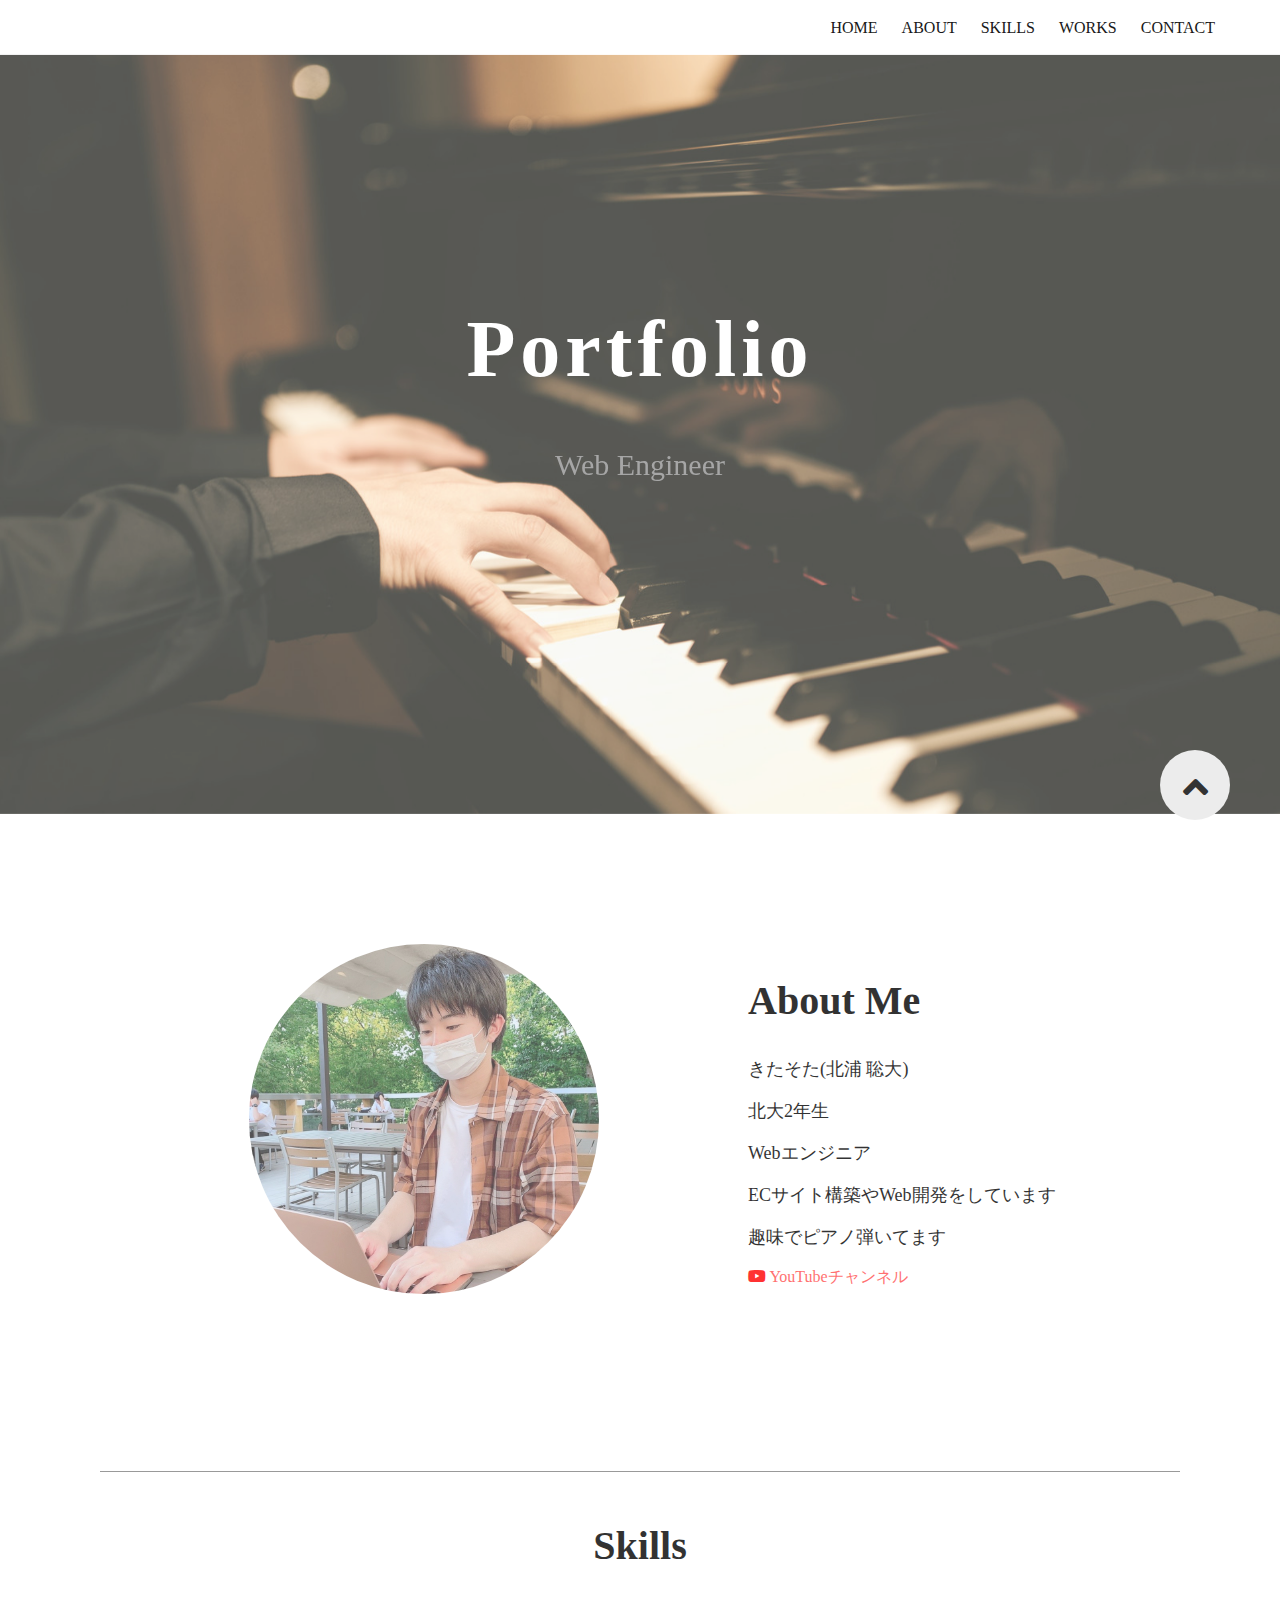
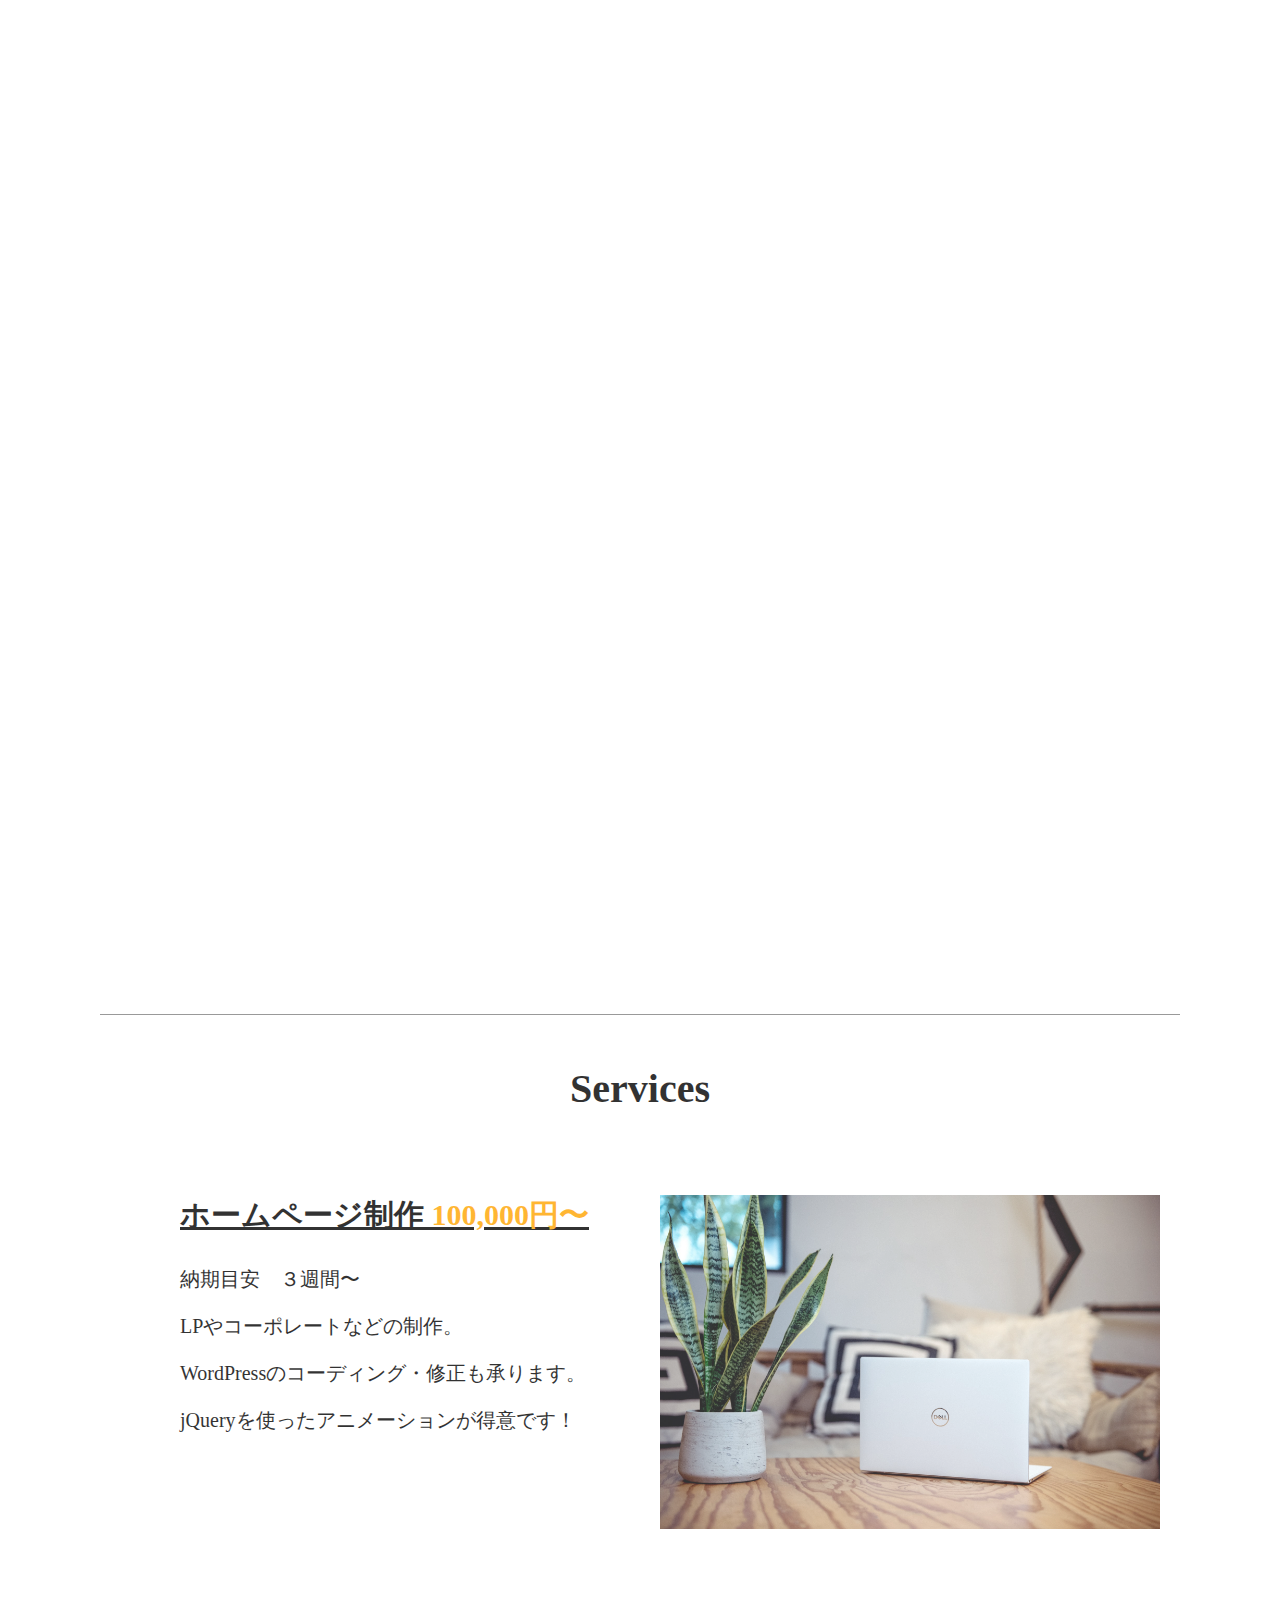
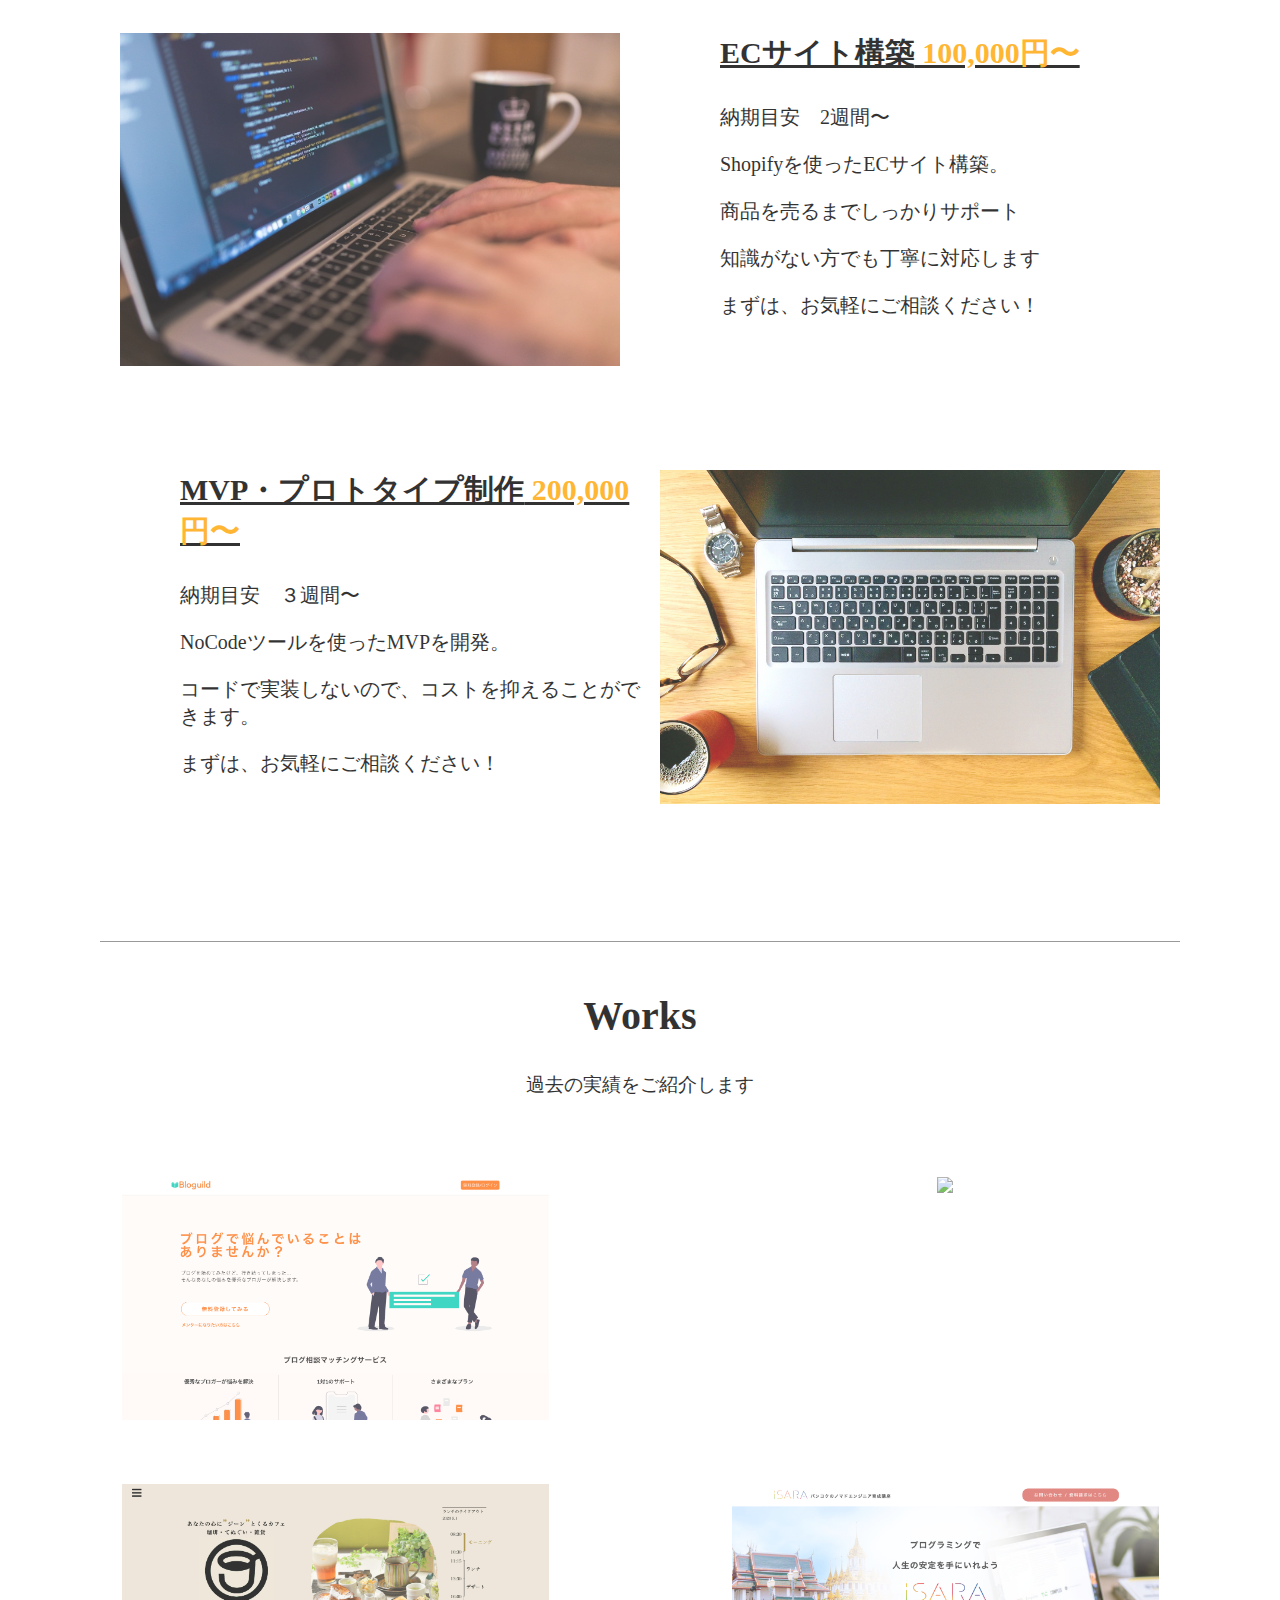
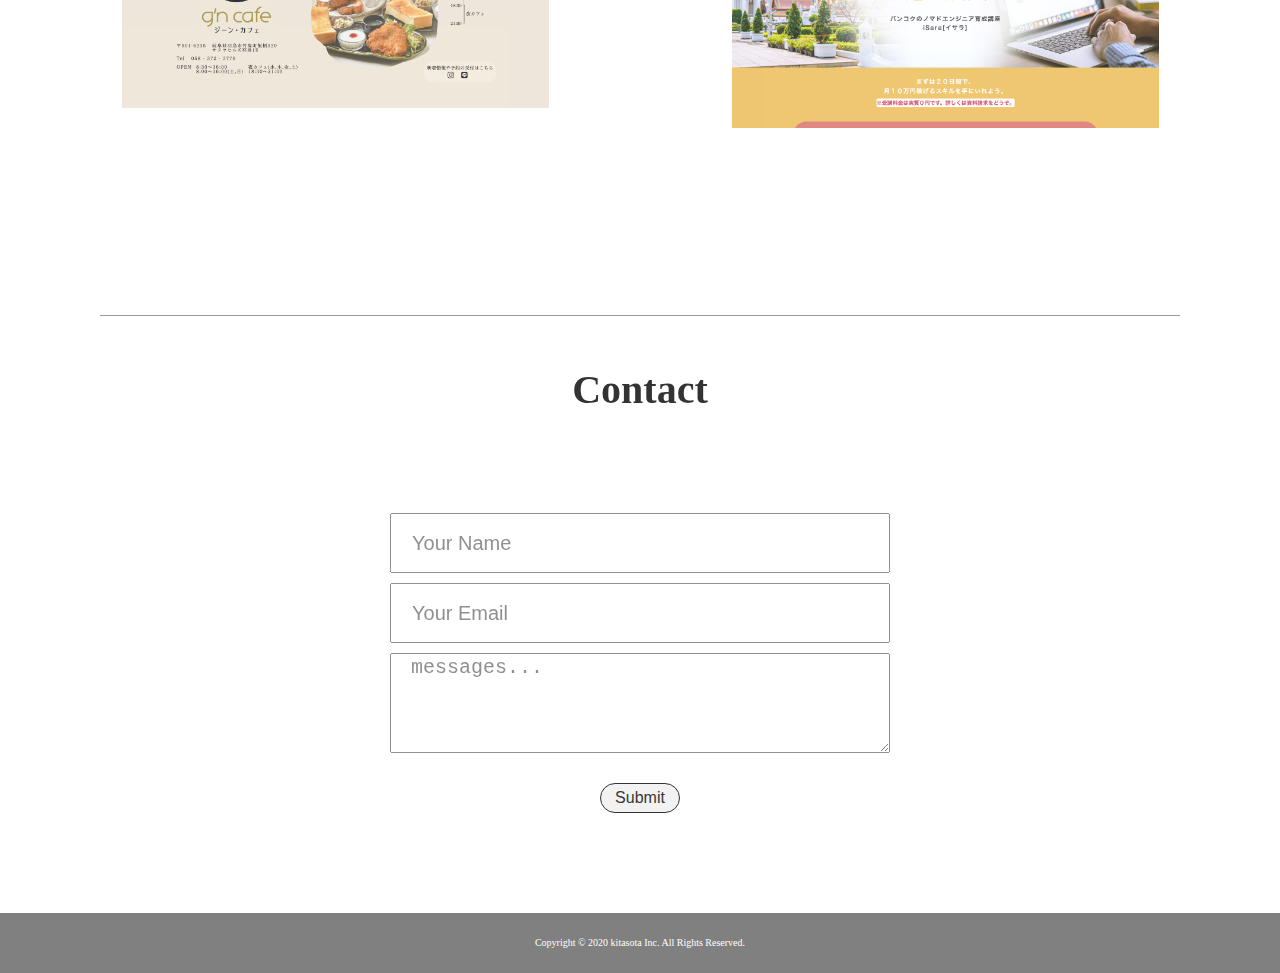
==== index.html @ 0cf0688e "image" ====
<!DOCTYPE html>
<html lang="ja">
<head>
  <meta charset="UTF-8">
  <meta name="viewport" content="width=device-width, initial-scale=1.0">
  <title>kitasota portfolio</title>
  <link rel="stylesheet" href="style.css">
  <link rel="stylesheet" href="responsive.css">
  <link href="https://cdnjs.cloudflare.com/ajax/libs/lightbox2/2.7.1/css/lightbox.css" rel="stylesheet">
  <script src="https://ajax.googleapis.com/ajax/libs/jquery/3.1.1/jquery.min.js"></script>
  <script src="https://cdnjs.cloudflare.com/ajax/libs/lightbox2/2.7.1/js/lightbox.min.js" type="text/javascript"></script>
  <link rel="stylesheet" href="https://use.fontawesome.com/releases/v5.6.4/css/all.css">
  <script src="https://kit.fontawesome.com/dd890d0d48.js" crossorigin="anonymous"></script>
</head>
<body>
  <header>
    <div class="navigation-bar">
      <div class="container">
        <div class="menu">
          <label for="menu_bar01"><i class="fas fa-bars"></i></label>
          <input type="checkbox" id="menu_bar01" class="accordion" />
          <ul id="links01">
              <li><a href="#sec1">HOME</a></li>
              <li><a href="#sec2">ABOUT</a></li>
              <li><a href="#sec3">SKILLS</a></li>
              <li><a href="#sec4">WORKS</a></li>
              <li><a href="#sec5">CONTACT</a></li>
          </ul>
      </div>
        <div class="header-right">
          <a href="#sec1">HOME</a>
          <a href="#sec2">ABOUT</a>
          <a href="#sec3">SKILLS</a>
          <a href="#sec4">WORKS</a>
          <a href="#sec5">CONTACT</a>
        </div>
      </div>
    </div>
  </header>
  <div class="main">
    <div id="page_top"><a href="#"></a></div>
    <div class="main-img" id="sec1">
      <div class="container">
        <h1 class="rellax">Portfolio</h1>
        <p class="rellax">Web Engineer</p>
      </div>
    </div>
    <div class="about-wrapper" id="sec2">
      <div class="container">
        <div class="introduction">
          <div class="about-left">
            <img src="IMG_1268.JPG">
          </div>
          <div class="about-right">
            <h2>About Me</h2>
            <p>きたそた(北浦 聡大)</p>
            <p>北大2年生</p>
            <p>Webエンジニア</p>
            <P>ECサイト構築やWeb開発をしています
            </P>
            <p>趣味でピアノ弾いてます</p>
            <a href="https://www.youtube.com/channel/UC4zf9T8MET8G7hf-XJs2M3A"><i class="fab fa-youtube"></i> YouTubeチャンネル</a>
          </div>
        </div>
      </div>
    </div>
    <div class="skill-wrapper" id="sec3">
      <h2>Skills</h2>
      <div class="skills scroll-fade-row">
        <div class="skill">
          <div class="icon">
            <p>HTML5</p>
            <img src="https://github.com/kitasota/-/blob/master/html.png?raw=true">
          </div>
          <p class="text-contents">HPからランディングページまで、Webサイトの制作・手直しを行います。
          </p>
        </div>
        <div class="skill">
          <div class="icon">
            <p>CSS3</p>
            <img src="25462.png">
          </div>
          <p class="text-contents">希望のデバイスに対応したレスポンシブ化も行います。スマホ対応大歓迎！</p>
        </div>
        <div class="skill">
          <div class="icon">
            <p>jQuery</p>
            <img src="jquery.png">
          </div>
          <p class="text-contents">アニメーションやスライドショーなど動きのあるサイト制作が得意です。</p>
        </div>
      </div>
      <div class="skills scroll-fade-row">
        <div class="skill">
          <div class="icon">
            <p>Ruby on Rails</p>
            <img src="rails.png">
          </div>
          <p class="text-contents">SNSやマッチングサービスなど希望のWebサービスを開発いたします。</p>
        </div>
        <div class="skill">
          <div class="icon">
            <p>Bubble(No code)</p>
            <img src="bubble.png">
          </div>
          <p class="text-contents">最近話題のノーコードツール「bubble」。ニーズに合わして様々なアプリの開発が可能。</p>
        </div>
        <div class="skill">
          <div class="icon">
            <p>Shopify</p>
            <img src="shopify.png">
          </div>
          <p class="text-contents">ECサイト構築だけでなく、広告運用・SNS運用もお任せください。</p>
        </div>
      </div> 
    </div>
    <div class="service-wrapper">
      <h2>Services</h2>
      <div class="service reverse_line">
        <div class="service-contents">
          <div class="service-heading">
            <h3>ホームページ制作<span class="pink"> 100,000円〜</span></h3>
          </div>
          <div class="service-list">
            <p>納期目安　３週間〜</p>
            <p>LPやコーポレートなどの制作。</p>
            <p>WordPressのコーディング・修正も承ります。</p>
            <p>jQueryを使ったアニメーションが得意です！</p>
          </div>
        </div>
        <div class="service-left">
          <img src="xps-uWFFw7leQNI-unsplash.jpg">
        </div>
      </div>
      <div class="service normal_line">
        <div class="service-left">
          <img src="work-731198_1280.jpg">
        </div>
        <div class="service-contents">
          <div class="service-heading">
            <h3>ECサイト構築<span class="pink"> 100,000円〜</span></h3>
          </div>
          <div class="service-list">
            <p>納期目安　2週間〜</p>
            <p>Shopifyを使ったECサイト構築。</p>
            <p>商品を売るまでしっかりサポート</p>
            <p>知識がない方でも丁寧に対応します</p>
            <p>まずは、お気軽にご相談ください！</p>
          </div>
        </div>
      </div>
      <div class="service reverse_line">
        <div class="service-contents">
          <div class="service-heading">
            <h3>MVP・プロトタイプ制作<span class="pink"> 200,000円〜</span></h3>
          </div>
          <div class="service-list">
            <p>納期目安　３週間〜</p>
            <p>NoCodeツールを使ったMVPを開発。</p>
            <p>コードで実装しないので、コストを抑えることができます。</p>
            <p>まずは、お気軽にご相談ください！</p>
          </div>
        </div>
        <div class="service-left">
          <img src="b27e952032f1c9358ac6b7180fcaf877_m.jpg">
        </div>
      </div>
    </div>
    <div class="works-wrapper" id="sec4">
      <h2>Works</h2>
      <p>過去の実績をご紹介します</p>
      <div class="works">
        <div class="work">
          <a href="https://blogiderservice.bubbleapps.io/">
            <div class="fadein">
              <p class="mosha">Webサービス</p>
              <p class="theme">Bloguild</p>
            </div>
            <img src="bloguild.png" width="300">
          </a>
        </div>
        <div class="work">
          <a href="https://xn-djry4li0tl2r.myshopify.com/">
          <div class="fadein">
              <p class="mosha">ECサイト(shopify)</p>
              <p class="theme">Nice Bag</p>
          </div>
          </a>
          <img src="nicebag.png" width="300">
        </div>
        <div class="work">
          <a href="https://gncafe.net">
            <div class="fadein">
              <p class="mosha">ホームページ</p>
              <p class="theme">g'n cafe</p>
            </div>
            <img src="スクリーンショット 2020-09-01 17.04.34.png" width="300">
          </a>
        </div>
        <div class="work">
          <a href="index2.html">
            <div class="fadein">
              <p class="mosha">模写コーディング</p>
              <p class="theme">ISARA</p>
            </div>
            <img src="スクリーンショット 2020-04-14 16.04.53.png">
          </a>
        </div>
      </div>
    </div>
    <div class="form-wrapper" id="sec5">
      <h2>Contact</h2>
      <div class="form">
        <form action="https://docs.google.com/forms/u/0/d/e/1FAIpQLSftaAtZXnAtZ2hQaGUoBkY-KTtxgvI-hp1ROR9e2tdZpH6d0w/formResponse" method="post">
          <input type="text" name="entry.2005620554"  placeholder="Your Name">
          <input type="email" name="entry.1045781291"  placeholder="Your Email">
          <textarea name="entry.839337160" rows="5" cols="30" placeholder="messages..."></textarea>
          <button type="submit" name="submit" class="btn btn-info ">Submit</button>
        </form>
      </div>
    </div>
  </div>
  <footer>
    <p>Copyright © 2020 kitasota Inc. All Rights Reserved.</p>
  </footer>
  <script src="https://ajax.googleapis.com/ajax/libs/jquery/3.4.1/jquery.min.js"></script>
  <script type="text/javascript" src="sample.js"></script>
  <script src="rellax.min.js"></script>
  <script>
    var rellax = new Rellax('.rellax');
  </script>
</body>
</html>
---- style.css ----
*{
  box-sizing: border-box;
}

body{
  margin:0;
}

a{
  text-decoration: none;
}

.container{
  margin:0 auto;
  max-width:1170px;
}

header{
  height:55px;
  position:fixed;
  top:0;
  z-index: 1;
  background-color: white;
  width:100%;
  opacity:0.9;
  padding:0 20px;
  margin:0;
}

header a{
  color:black;
  line-height:55px;
  padding:0 10px;
  height:55px;
  display:inline-block;
  transition:all 0.5s;
  margin:0; 
  font-size:16px;
}

header a:hover{
  background-color: grey;
  color:white;
}

.menu{
  display:none;
}

.navigation-bar{
  margin:0;
  padding:0;
}

.header-right{
  float:right;
  margin:0;
  padding:0;
}

#page_top {
  width: 70px;
  height: 70px;
  border-radius:50%;
  position: fixed;
  right: 50px;
  bottom: 80px;
  background: #ECECEC;
  z-index: 9999;
  transition:all .5s
}

#page_top:hover{
  background-color:grey;
}

#page_top a {
  position: relative;
  display: block;
  width: 70px;
  height: 70px;
  text-decoration: none;
}

#page_top a::before {
  font-family: 'Font Awesome 5 Free';
  font-weight: 600;
  content: '\f106';
  font-size: 40px;
  color: #333333;
  position: absolute;
  width: 40px;
  height: 40px;
  top: 0;
  bottom: 0;
  right: 0;
  left: 0;
  margin: auto;
  text-align: center;
}

.main-img{
  background-size: cover;
  background-position: 50% 50%;
  text-align:center;
  height:760px;
  width:100%;
  opacity: 0.7;
  margin-top:0;
  padding-top:0;
  background-image: url(piano.jpg);
}

.main-img h1{
  font-weight:600;
  font-size:80px;
  padding:0;
  color:white;
  padding-top:250px;
  letter-spacing: 5px;
}

.main-img p{
  font-size:30px;
  color:grey;
}

.about-right h2{
  border-top:0;
}

.about-wrapper{
  width:100%;
  text-align:center;
  padding:80px 100px 0 100px;
  opacity:0.8;
}

.introduction{
  display:flex;
  margin:0;
}

.about-left img{
  width:350px;
  object-fit: cover;
  height:350px;
  margin-top:50px;
  border-radius:50%;
}

.about-left{
  text-align:center;
  height:auto;
  margin:0 auto;
  padding:0;
  width:60%;
}

.about-right {
  width:40%;
  margin:0 auto;
  text-align: left;
}

.about-right p{
  font-size:18px;
}

.about-right a{
  color:rgb(255, 77, 77);
}

.about-right a:hover{
  color:red;
}

.fa-youtube{
  color:red;
}

.about-right a:hover{
  color:
}

h2{
  font-weight:600;
  font-size:40px;
  border-top:1px solid grey;
  padding-top:50px;
}

.skill-wrapper{
  text-align:center;
  padding:80px 100px 40px 100px;
  margin-top:60px;
  background-position: 50% 50%;
  background-size: cover;
  opacity:0.8;
}

.skills{
  display:flex;
}

.skill{
  width:33.33%;
}

.icon p{
  font-size:26px;
  font-weight:500;
  padding:10px;
}

.icon img{
  width:60%;
  height:1;
}


.text-contents{
  font-size:20px;
}

.service-wrapper{
  text-align:center;
  padding:80px 100px 50px 100px;
  opacity:0.8;
  margin:0 auto;
}


.service{
  padding:50px 0 50px 0px;
  margin:0 auto;
  width:100%;
}

.normal_line{
  display:flex;
}

.reverse_line{
  display:flex;
  flex-direction: row;
}

.service-left{
  width:50%;
}

.service-left img{
  width:500px;
}

.service-contents{
  width:50%;
  margin:0 auto;
}

.service-heading{
  text-align:left;
  padding-left:80px;
}

.service-list{
  text-align:left;
  padding-left:80px;
}

.service-contents h3{
  font-size:30px;
  text-decoration: underline ;
  margin-top:0;
}

.pink{
  color:orange;
}

.service-contents p{
  font-weight:400;
  font-size:20px;
}

.works-wrapper{
  text-align:center;
  opacity: 0.8;
}

.works-wrapper h2{
  margin-left:100px;
  margin-right:100px;
}

.works{
  display:flex;
  flex-wrap: wrap;
  padding:30px;
}

.work{
  width:50%;
  padding:30px 0px;
  margin:0;
  position: relative;
}

.works-wrapper p{
  font-size:19px;
}

.fadein{
  opacity:0;
  position:absolute;
  top:22px;
  left:60px;
  transition:all 1s;
  padding:0;
  width:70%;
  height:85%;
  z-index:10;
}

.work a{
  z-index:10;
}

.mosha{
  border-bottom:1px solid red;
}

.fadein p{
  color:white;
  font-size:20px;
}

.fadein:hover{
  opacity:0.8;
  transform: translateX(50px);
  background-color: black;
}

.work img{
  width:70%;
  transition:all 1s;
  opacity:1;
}

.form-wrapper{
  opacity:0.8;
  text-align:center;
  padding-bottom:70px;
  margin-top:50px;
  padding-top:40px;
}

#sec5 h2{
  margin-bottom:100px;
  margin-left:100px;
  margin-right:100px;
}

.form form{
  display:flex;
  flex-direction: column;
}

.form input,textarea{
  width:500px;
  margin:0 auto;
  font-size:20px;
  padding-left:20px;
  margin-bottom:10px;
}

.form input{
  height:60px;
}

.form textarea{
  height:100px;
}

.form button{
  border:1px solid black;
  width:80px;
  margin:20px auto;
  padding:5px 10px;
  font-size: 16px;
  border-radius:15px;
  transition: all 0.5s;
}

.form button:hover{
  cursor: pointer;
  background-color:grey;
}

footer{
  background-color:grey;
  text-align:center;
  margin:0;
  height:60px;
}

footer p{
  font-size:10px;
  color:white;
  line-height:60px;
  height:60px;
}
---- responsive.css ----
@media screen and (max-width:1150px){
  .service-left img{
    width:450px;
  }
}

@media screen and (max-width:1024px){
  h2{
    font-size:32px;
  }

  header{
    height:45px;
  }

  header a{
    font-size:14px;
    height:45px;
    line-height:45px;
  }

  .main-img h1{
    font-size:64px;
  }

  .main-img p{
    font-size:22px;
  }

  .skill-wrapper h2{
    padding-top:100px;
  }

  .about-wrapper img{
    width:300px;
    height:300px;
  }

  .about-right p{
    font-size:15px;
  }


  .icon p{
    font-size:22px;
  }

  .text-contents{
    font-size:16px;
  }

  .service-wrapper h2{
    padding-top:100px;
  }

  .service-contents h3{
    font-size:22px;
  }

  .service-contents p{
    font-size:16px;
  }

  .service-left img{
    width:100%;
  }

  .works-wrapper h2{
    padding-top:100px;
  }

  .works-wrapper p{
    font-size:16px;
  }

  .form-wrapper h2{
    padding-top:100px;
  }

  .form input,textarea{
    font-size:16px;
  }
  .form button{
    font-size:14px;
  }
}

@media screen and (max-width:896px){
  .introduction{
    flex-direction: column;
  }

  h2{
    font-size:40px;
  }

  .about-left{
    width:50%;
    margin:0 auto;
  }

  .about-right{
    width:50%;
    margin:0 auto;
  }

  .about-wrapper{
    padding:50px 0 0px 0;
    margin:0;
  }
  
  .skill-wrapper{
    padding-left:0;
    padding-right:0;
  }

  .skill-wrapper h2{
    padding-left:0;
    padding-right:0;
  }

  .works-wrapper{
    margin:0;
    padding:0;
  }

  .works-wrapper h2{
    margin-left:0;
    margin-right:0;
  }

  .service-wrapper{
    margin:0;
    padding:0;
  }


  .skills{
    flex-direction:column;
    margin:0 auto;
  }

  .skill{
    margin:0 auto;
    width:300px;
  }

  .icon p{
    font-size:26px;
  }

  .text-contents{
    font-size:20px;
  }

  .service-wrapper{
    width:100%;
    margin:0 auto;
  }

  .service{
    margin:100px auto;
    padding:0;
  }

  .normal_line{
    flex-direction: column;
  }

  .reverse_line{
    flex-direction: column-reverse;
  }

  .service-left{
    margin:0 auto;
    width:80%;
  }

  .service-left img{
    width:100%;
  }

  .service-contents{
    width:100%;
    margin:50px auto 0 auto;
  }

  .service-heading{
    margin:0 auto;
    width:50%;
    padding-left:0;
  }

  .service-list{
    margin:0 auto;
    width:50%;
    padding-left:0;
  }

  .service-contents h3{
    font-size:24px;
  }

  .service-contents p{
    font-size:16px;
  }


  .works{
    flex-direction:column;
    margin:0 auto;
  }

  .work{
    margin:0 auto;
    width:100%;
  }

  .fadein p{
    font-size:26px;
  }

  .form-wrapper{
    margin-left:0;
    margin-right:0;
    padding-left:0;
    padding-right:0;
  }
  
  #sec5 h2{
    margin-left:0;
    margin-right:0;
  }


}

@media screen and (max-width:768px){
  .header-right{
    display:none;
  }

  .menu {
    display:block;
  }

  .menu a {
      display: block;
      padding: 15px;
      text-decoration: none;
      color: #000;
      line-height:1;
  }

  label {
      display: block;
      margin: 0 0 4px 0;
      padding : 15px;
      line-height: 1;
      color :black;
      cursor :pointer;
      font-size:22px;
  }

  .menu input {
      display: none;
  }

  .menu ul {
      margin: 0;
      padding: 0;
      background :#f4f4f4;
      list-style: none;
      transform: translateY(-11px);
  }

  .menu li {
      height: 0;
      overflow: hidden;
      -webkit-transition: all 0.5s;
      -moz-transition: all 0.5s;
      -ms-transition: all 0.5s;
      -o-transition: all 0.5s;
      transition: all 0.5s;
  }

  #menu_bar01:checked ~ #links01 li{
      height: 54px;
      opacity: 1;
  }

  .about-left{
    transform: translateX(-50px);
  }
  
  .service-contents{
      width:100%;
  }
  
  .form input,textarea{
    width:350px;
  }

  .service-contents{
    width:100%;
  }



  .form input,textarea{
    width:350px;
  }
}

@media screen and (max-width:570px){
  .service-heading{
    width:80%;
  }

  .service-list{
    width:80%;
  }
}
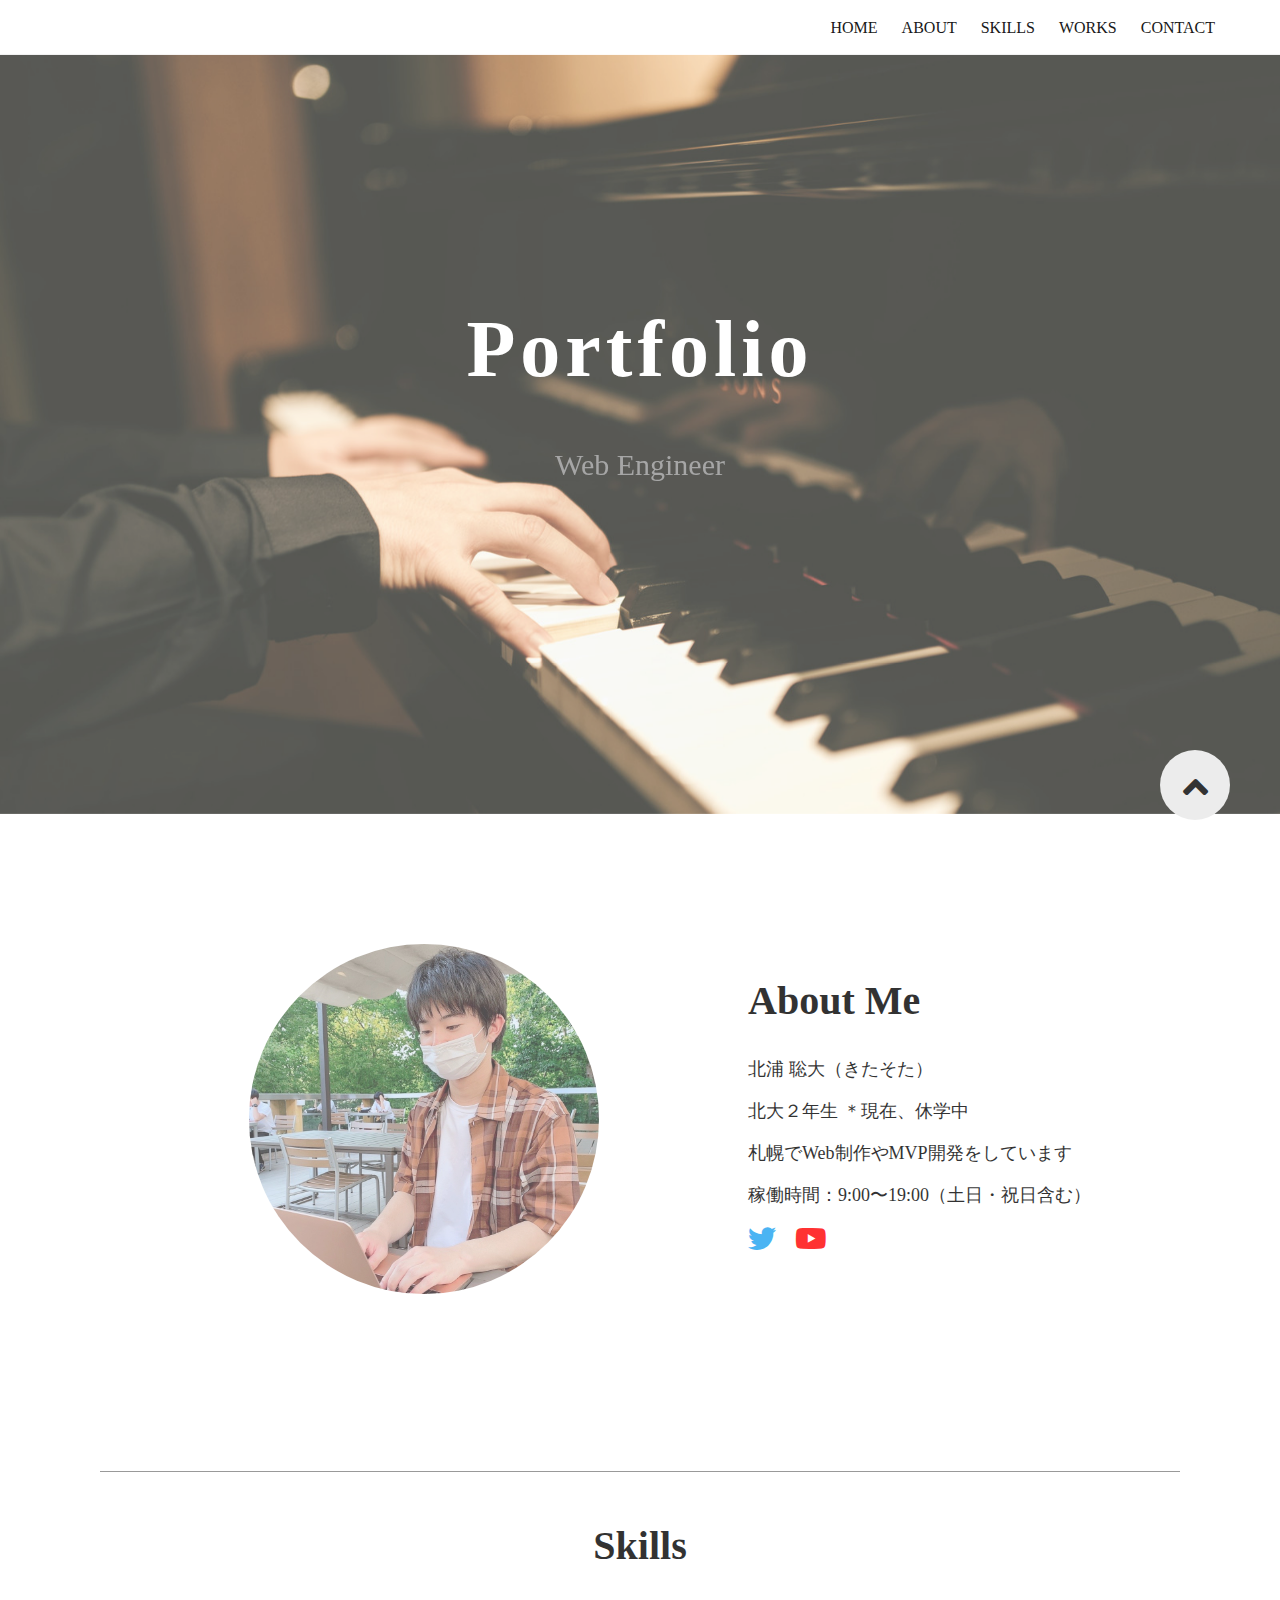
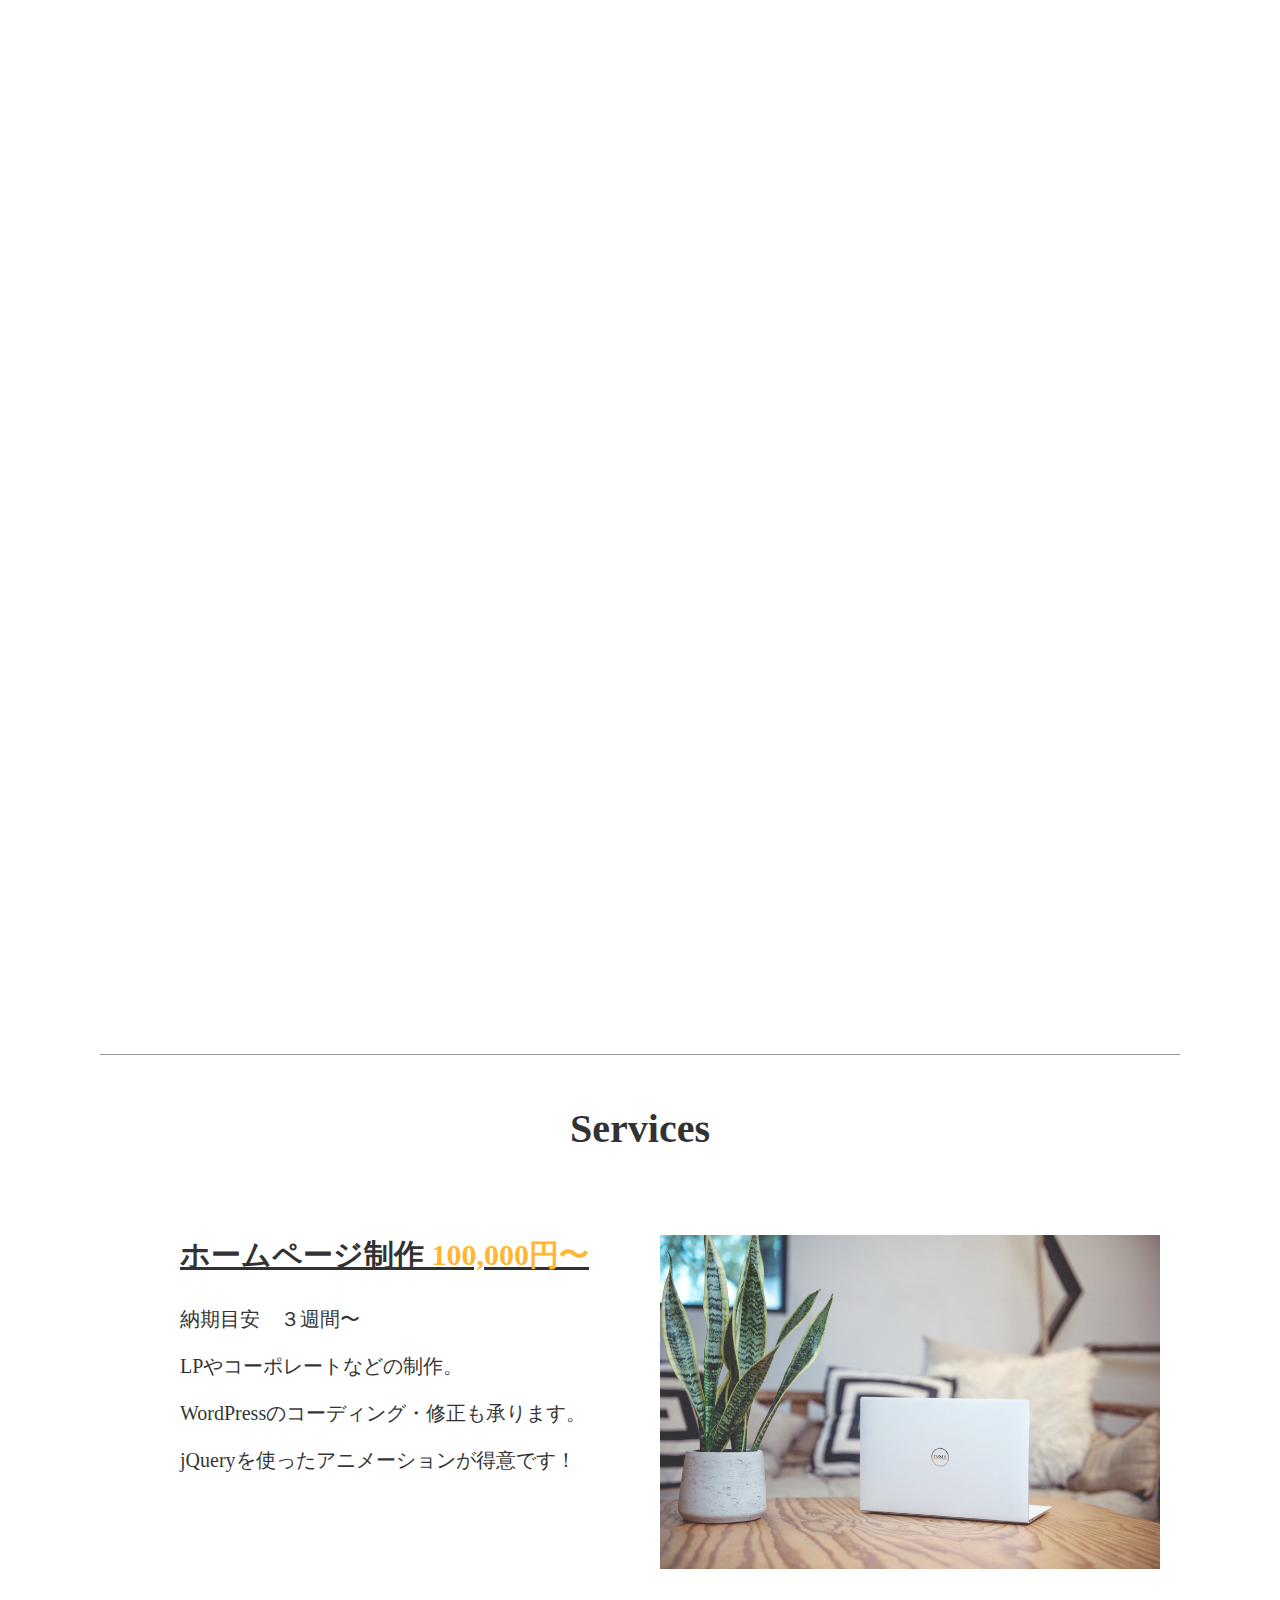
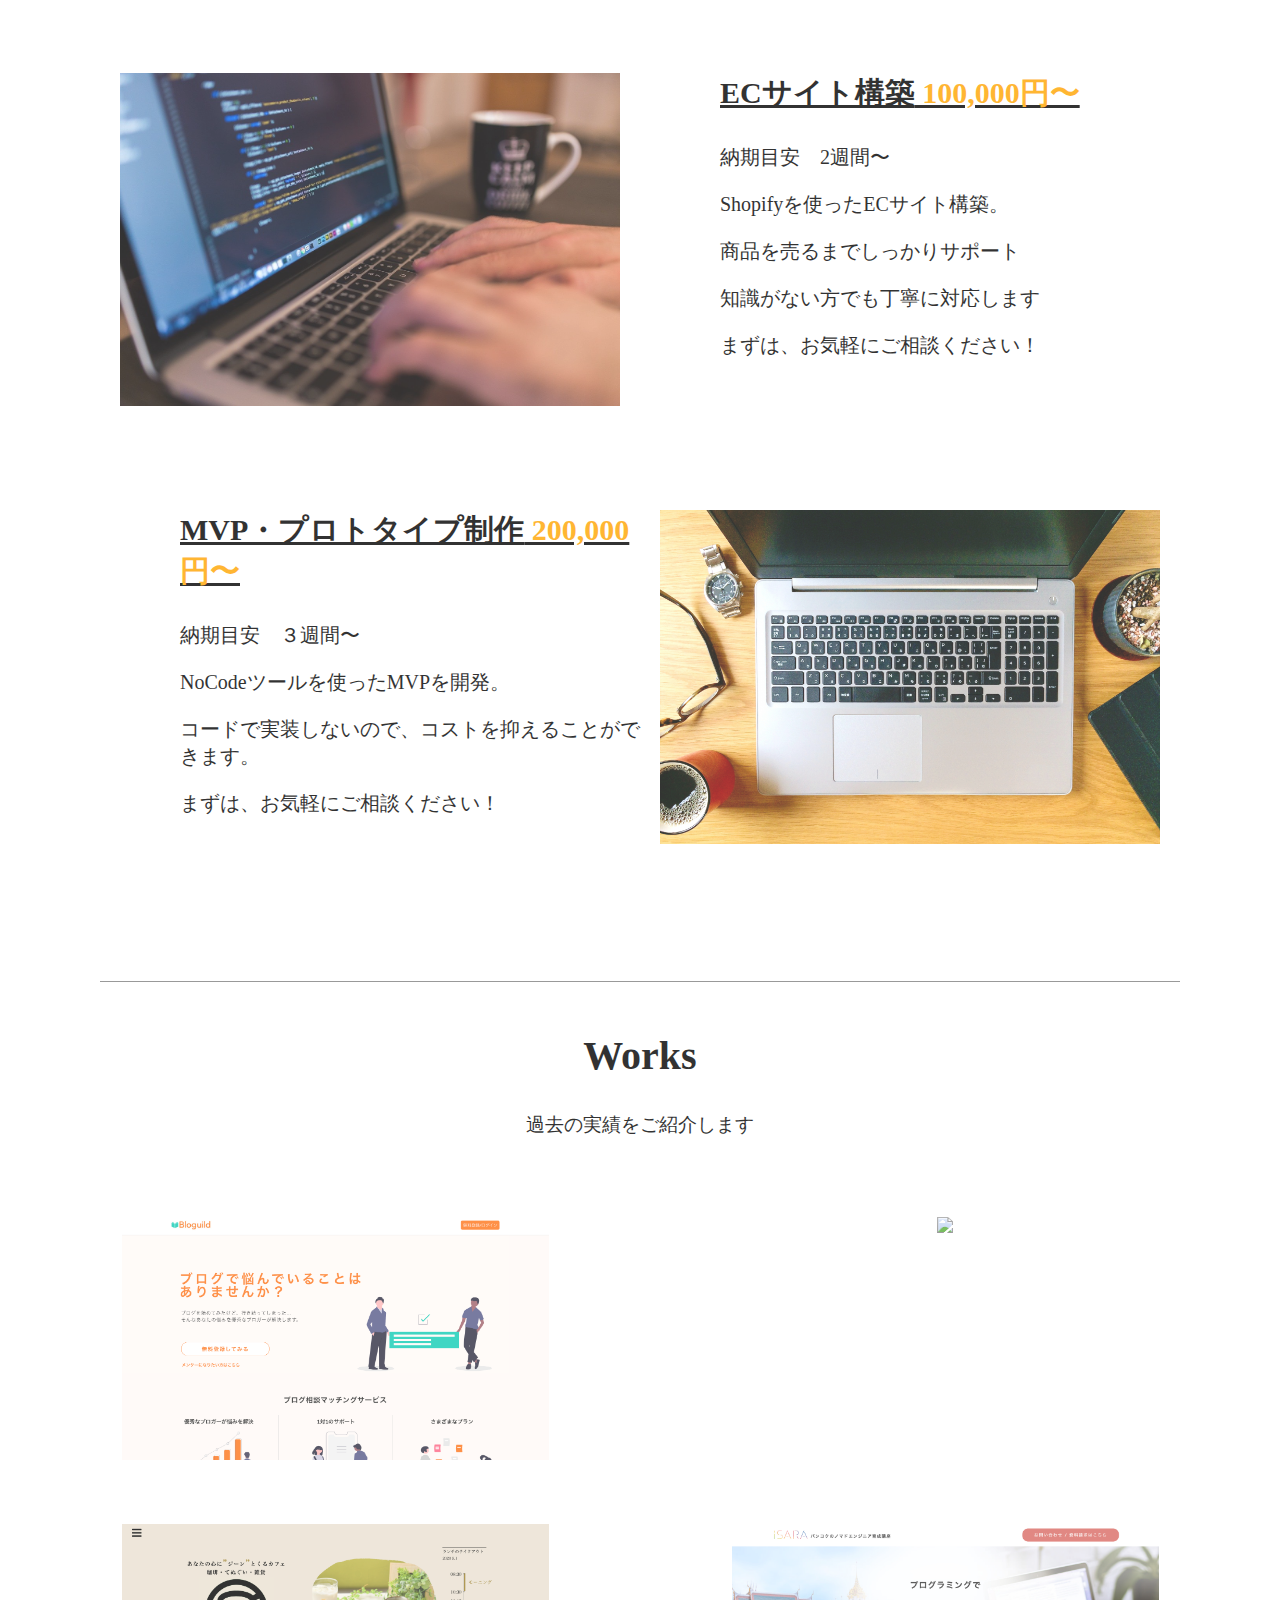
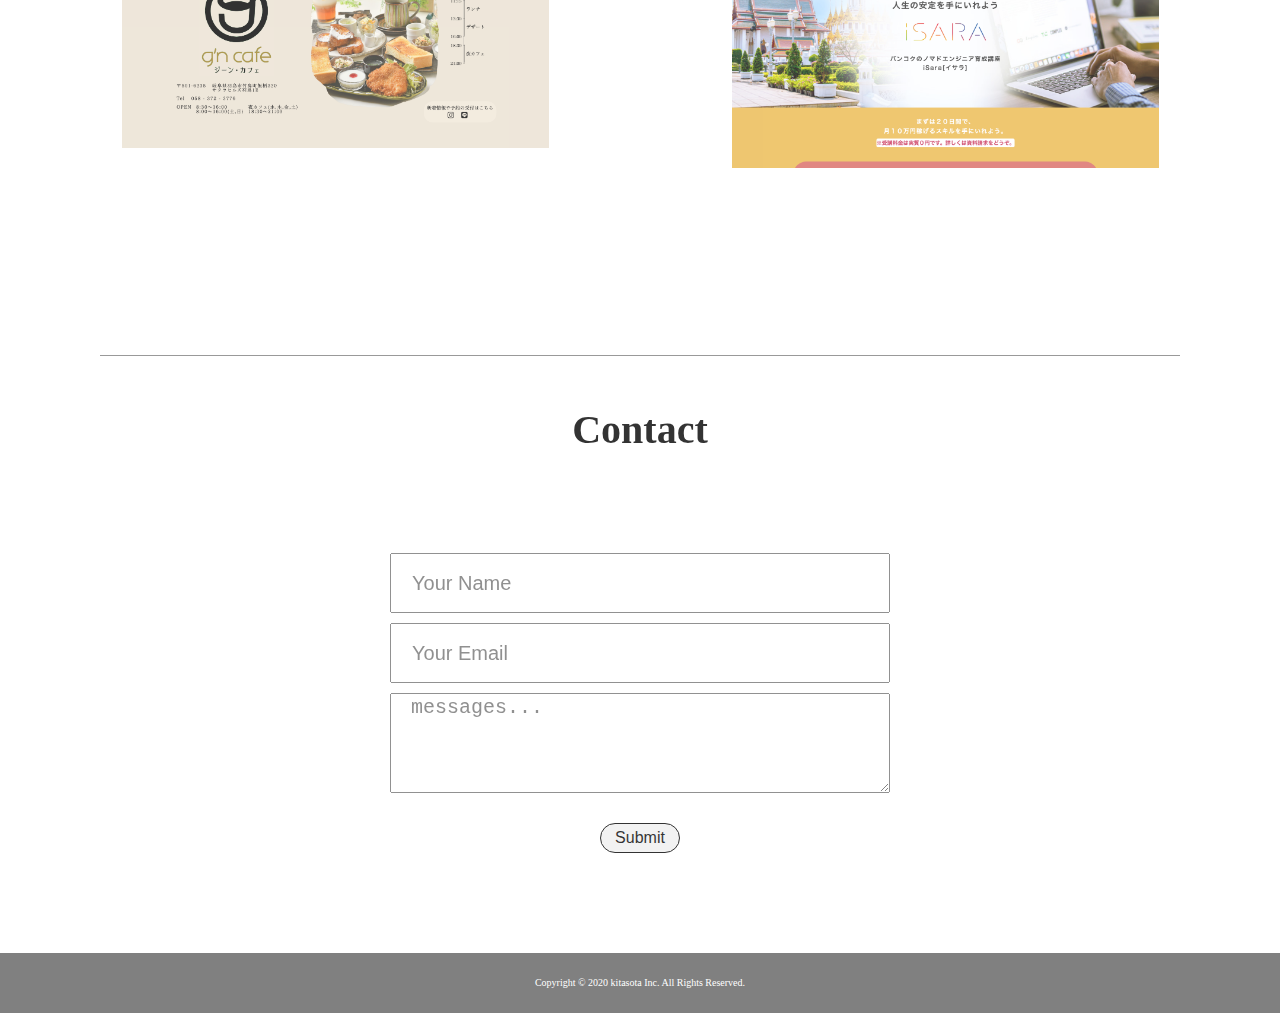
==== commit a5035d1e: "version2.0" ====
--- a/index.html
+++ b/index.html
@@ -53,13 +53,14 @@
           </div>
           <div class="about-right">
             <h2>About Me</h2>
-            <p>きたそた(北浦 聡大)</p>
-            <p>北大2年生</p>
-            <p>Webエンジニア</p>
-            <P>ECサイト構築やWeb開発をしています
+            <p>北浦 聡大（きたそた）</p>
+            <p>北大２年生 ＊現在、休学中</p>
+            <p>札幌でWeb制作やMVP開発をしています</p>
+            <P>
             </P>
-            <p>趣味でピアノ弾いてます</p>
-            <a href="https://www.youtube.com/channel/UC4zf9T8MET8G7hf-XJs2M3A"><i class="fab fa-youtube"></i> YouTubeチャンネル</a>
+            <p>稼働時間：9:00〜19:00（土日・祝日含む）</p>
+            <a href="https://twitter.com/kitasota_"><i class="fab fa-twitter"></i></a>
+            <a href="https://www.youtube.com/channel/UC4zf9T8MET8G7hf-XJs2M3A"><i class="fab fa-youtube"></i> </a>
           </div>
         </div>
       </div>
@@ -72,7 +73,11 @@
             <p>HTML5</p>
             <img src="https://github.com/kitasota/-/blob/master/html.png?raw=true">
           </div>
-          <p class="text-contents">HPからランディングページまで、Webサイトの制作・手直しを行います。
+          <p class="text-contents">
+            経験年数：１年〜
+          </p>
+          <p class="text-contents">
+            LP・コーポレートサイト制作できます
           </p>
         </div>
         <div class="skill">
@@ -80,14 +85,16 @@
             <p>CSS3</p>
             <img src="25462.png">
           </div>
-          <p class="text-contents">希望のデバイスに対応したレスポンシブ化も行います。スマホ対応大歓迎！</p>
+          <p class="text-contents">経験年数：１年〜</p>
+          <p class="text-contents">レスポンシブ対応します</p>
         </div>
         <div class="skill">
           <div class="icon">
             <p>jQuery</p>
             <img src="jquery.png">
           </div>
-          <p class="text-contents">アニメーションやスライドショーなど動きのあるサイト制作が得意です。</p>
+          <p class="text-contents">経験年数：１年〜</p>
+          <p class="text-contents">アニメーションやスライドショーが得意です</p>
         </div>
       </div>
       <div class="skills scroll-fade-row">
@@ -96,21 +103,24 @@
             <p>Ruby on Rails</p>
             <img src="rails.png">
           </div>
-          <p class="text-contents">SNSやマッチングサービスなど希望のWebサービスを開発いたします。</p>
+          <p class="text-contents">経験年数：〜１年</p>
+          <p class="text-contents">Webシステム開発します</p>
         </div>
         <div class="skill">
           <div class="icon">
             <p>Bubble(No code)</p>
             <img src="bubble.png">
           </div>
-          <p class="text-contents">最近話題のノーコードツール「bubble」。ニーズに合わして様々なアプリの開発が可能。</p>
+          <p class="text-contents">経験年数：〜１年</p>
+          <p class="text-contents">MVP開発やプロトタイプ制作します</p>
         </div>
         <div class="skill">
           <div class="icon">
             <p>Shopify</p>
             <img src="shopify.png">
           </div>
-          <p class="text-contents">ECサイト構築だけでなく、広告運用・SNS運用もお任せください。</p>
+          <p class="text-contents">経験年数：〜１年</p>
+          <p class="text-contents">ECサイト制作します</p>
         </div>
       </div> 
     </div>
--- a/style.css
+++ b/style.css
@@ -177,6 +177,13 @@
 
 .fa-youtube{
   color:red;
+  font-size:28px;
+  padding-left:15px;
+}
+
+.fa-twitter{
+  color:#1EA2F1;
+  font-size:28px;
 }
 
 .about-right a:hover{
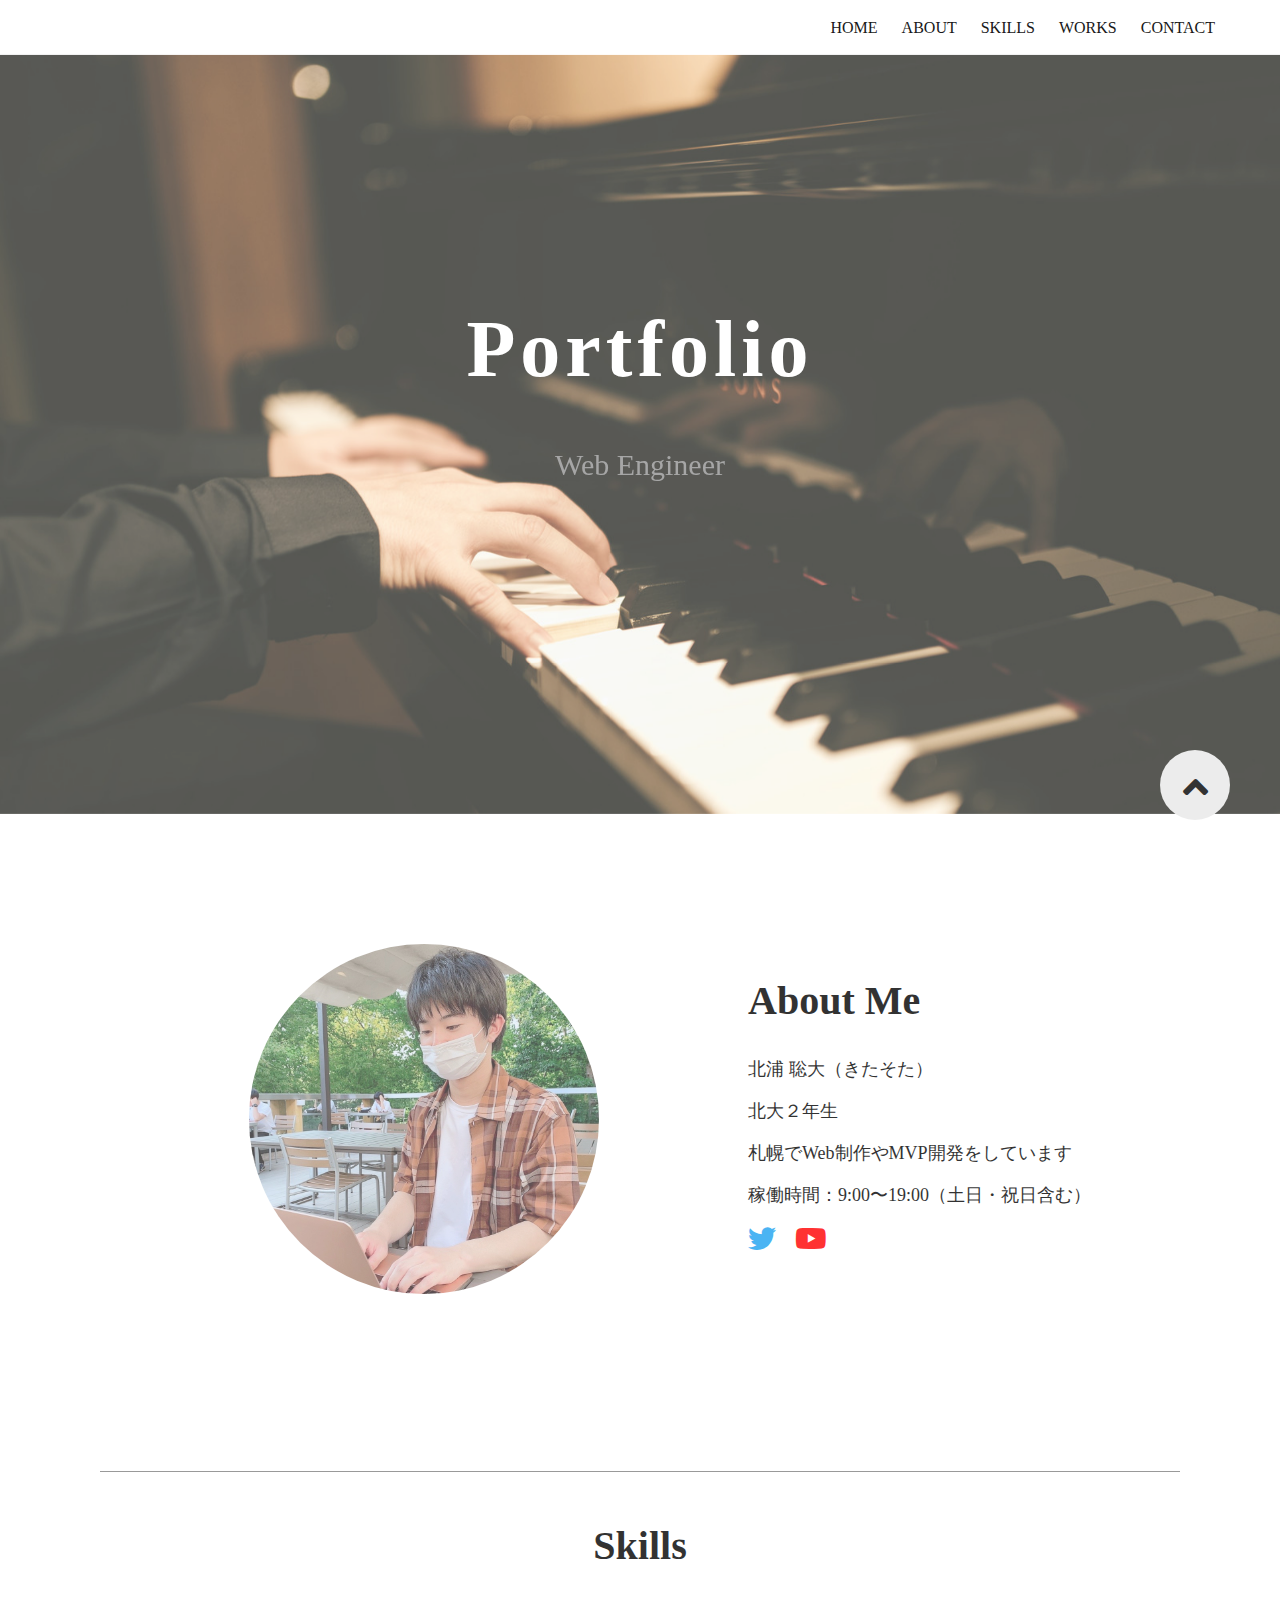
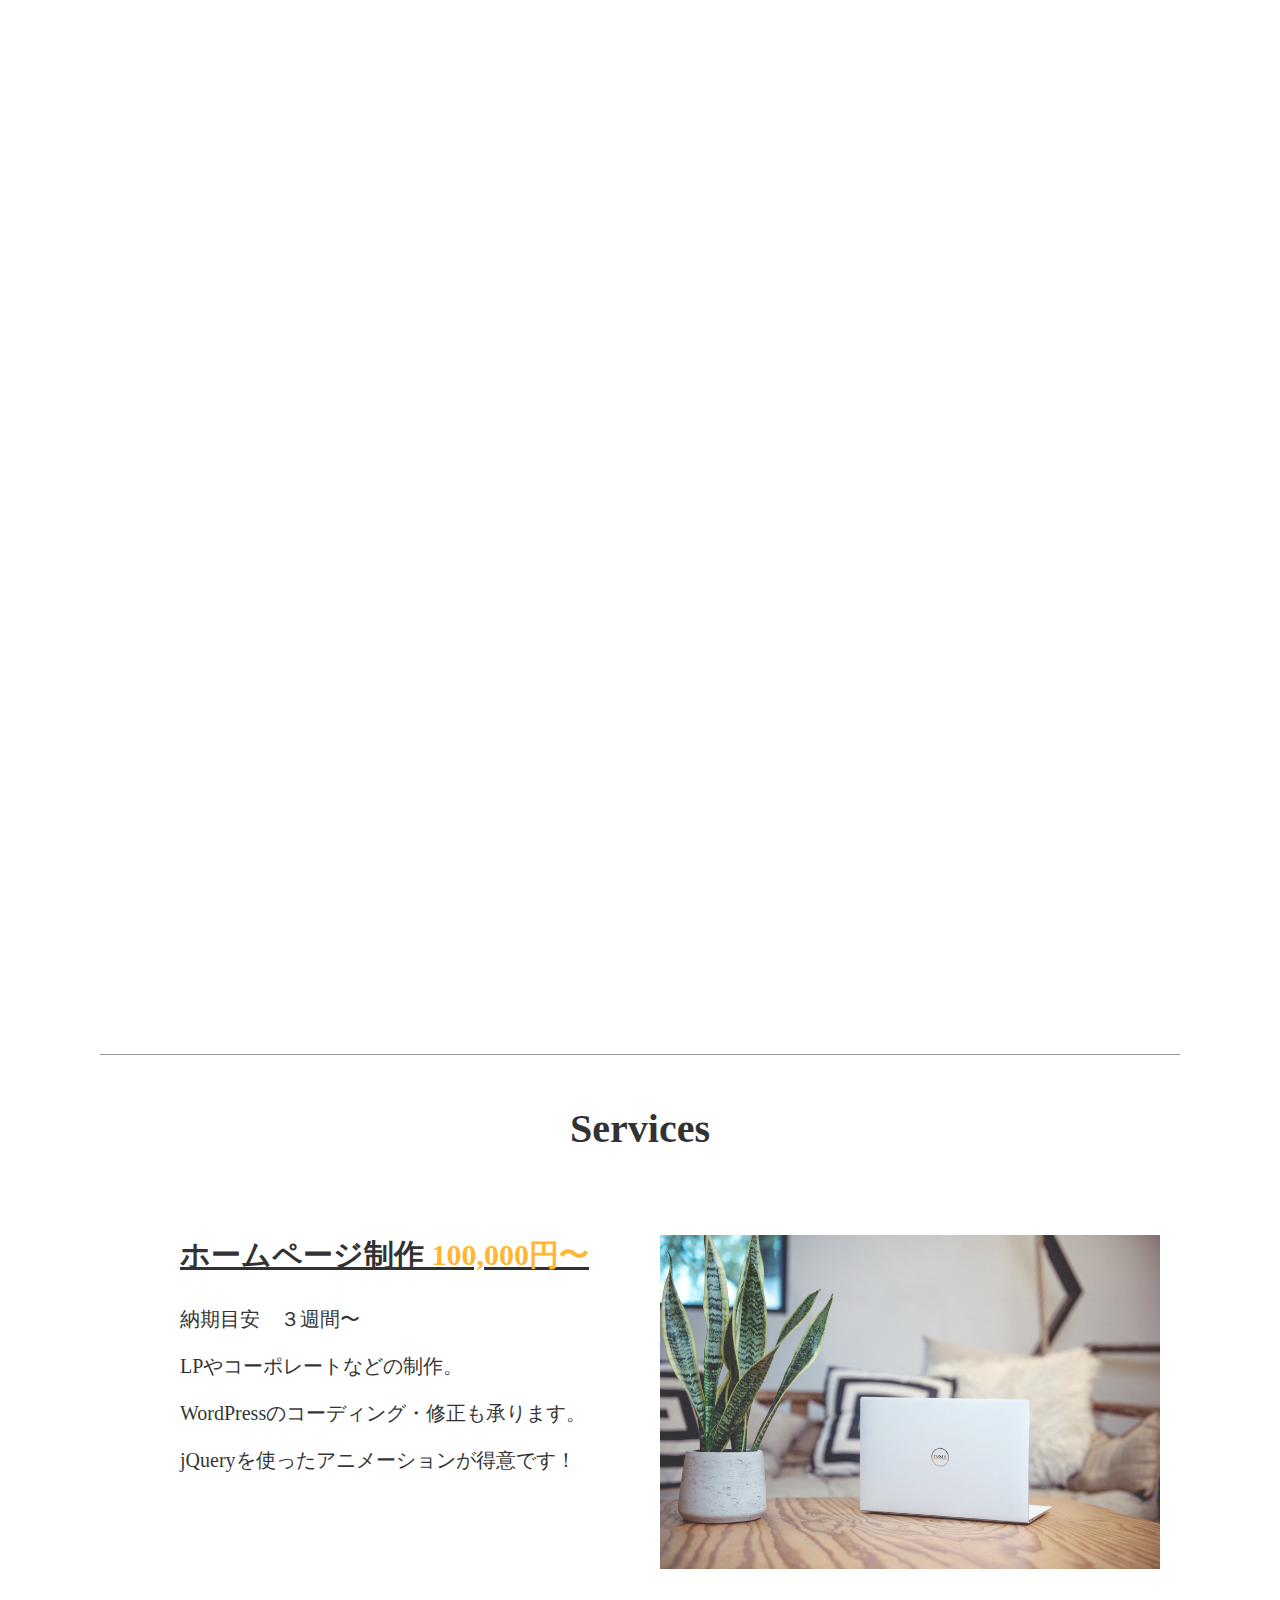
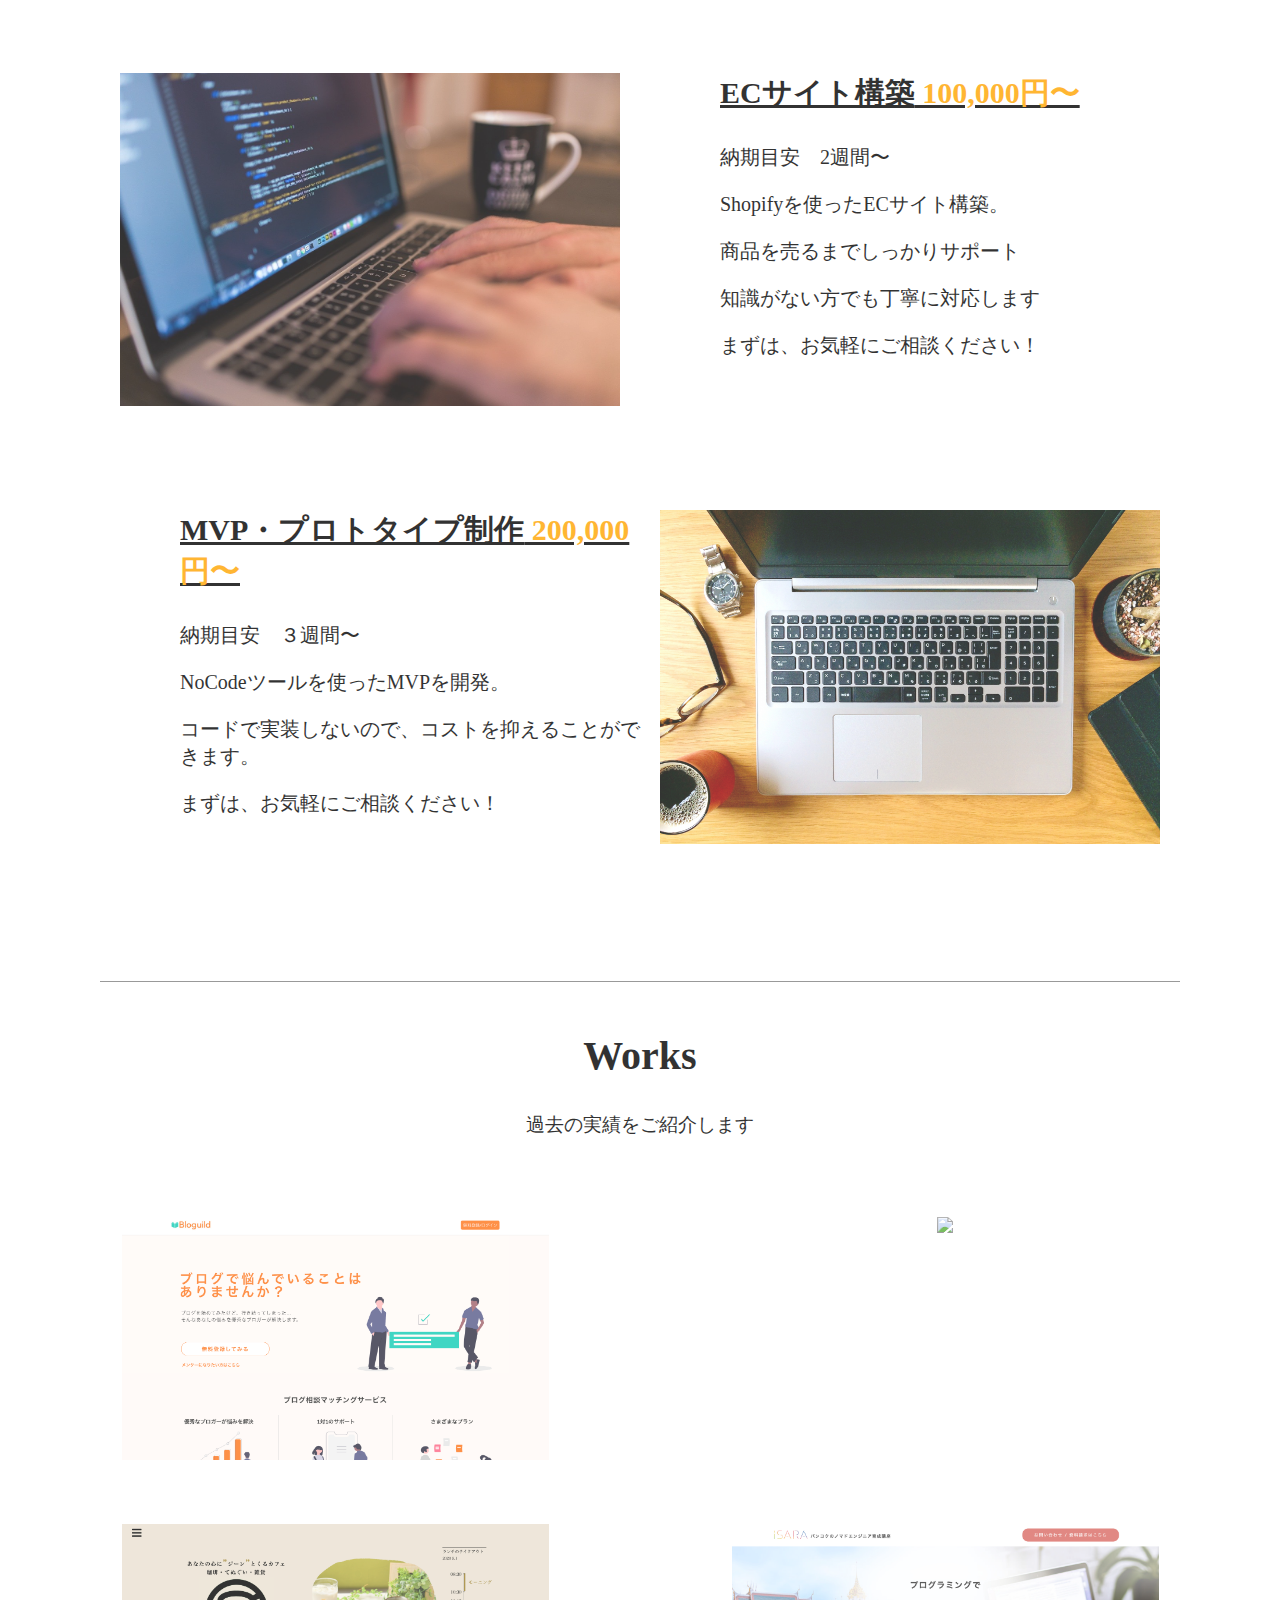
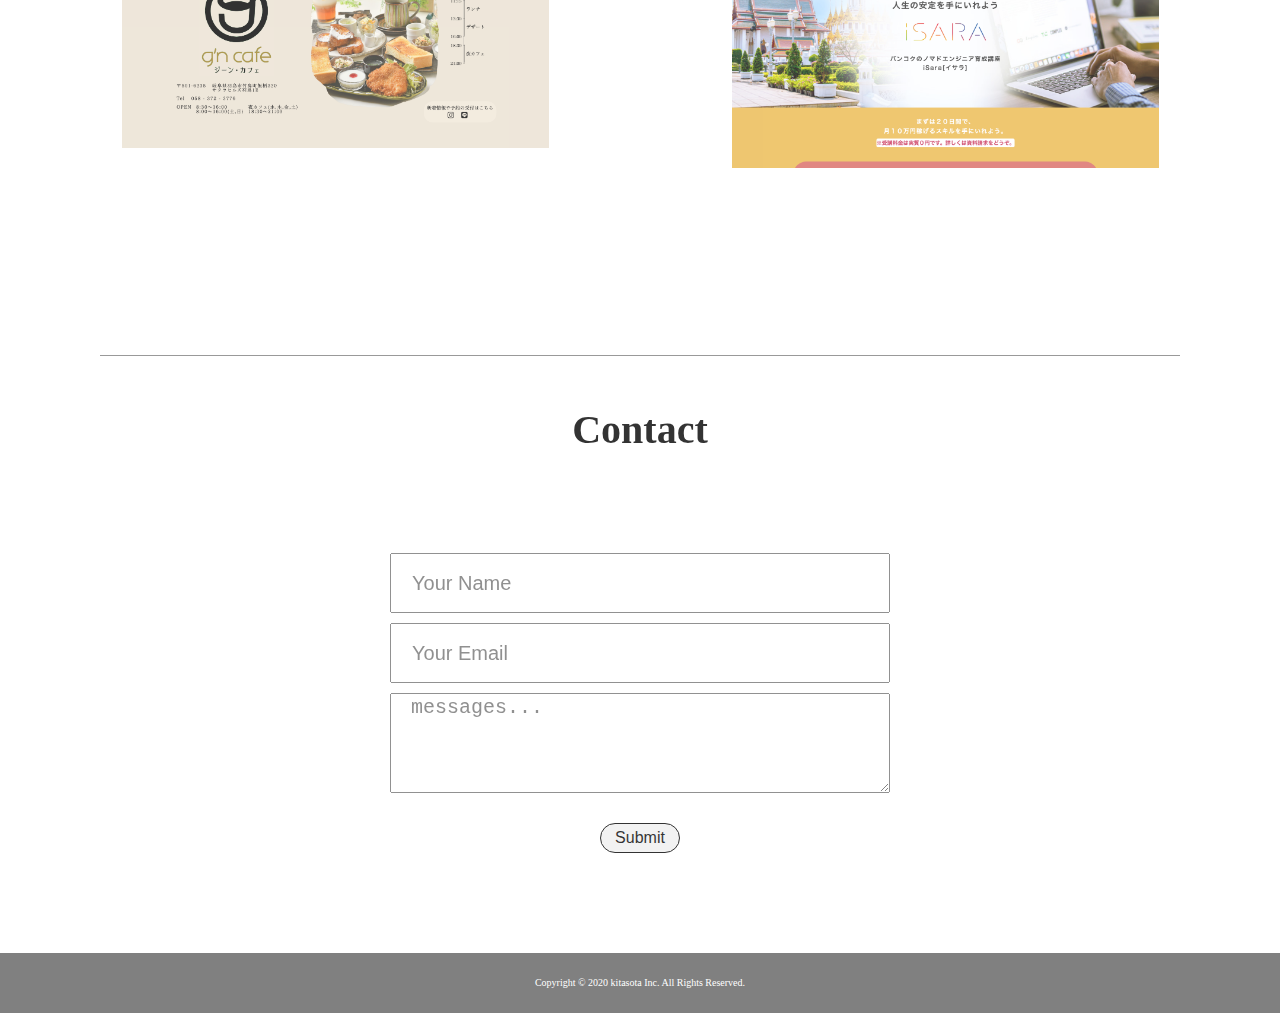
==== commit 4d857fcb: "version2.0" ====
--- a/index.html
+++ b/index.html
@@ -54,7 +54,7 @@
           <div class="about-right">
             <h2>About Me</h2>
             <p>北浦 聡大（きたそた）</p>
-            <p>北大２年生 ＊現在、休学中</p>
+            <p>北大２年生 </p>
             <p>札幌でWeb制作やMVP開発をしています</p>
             <P>
             </P>
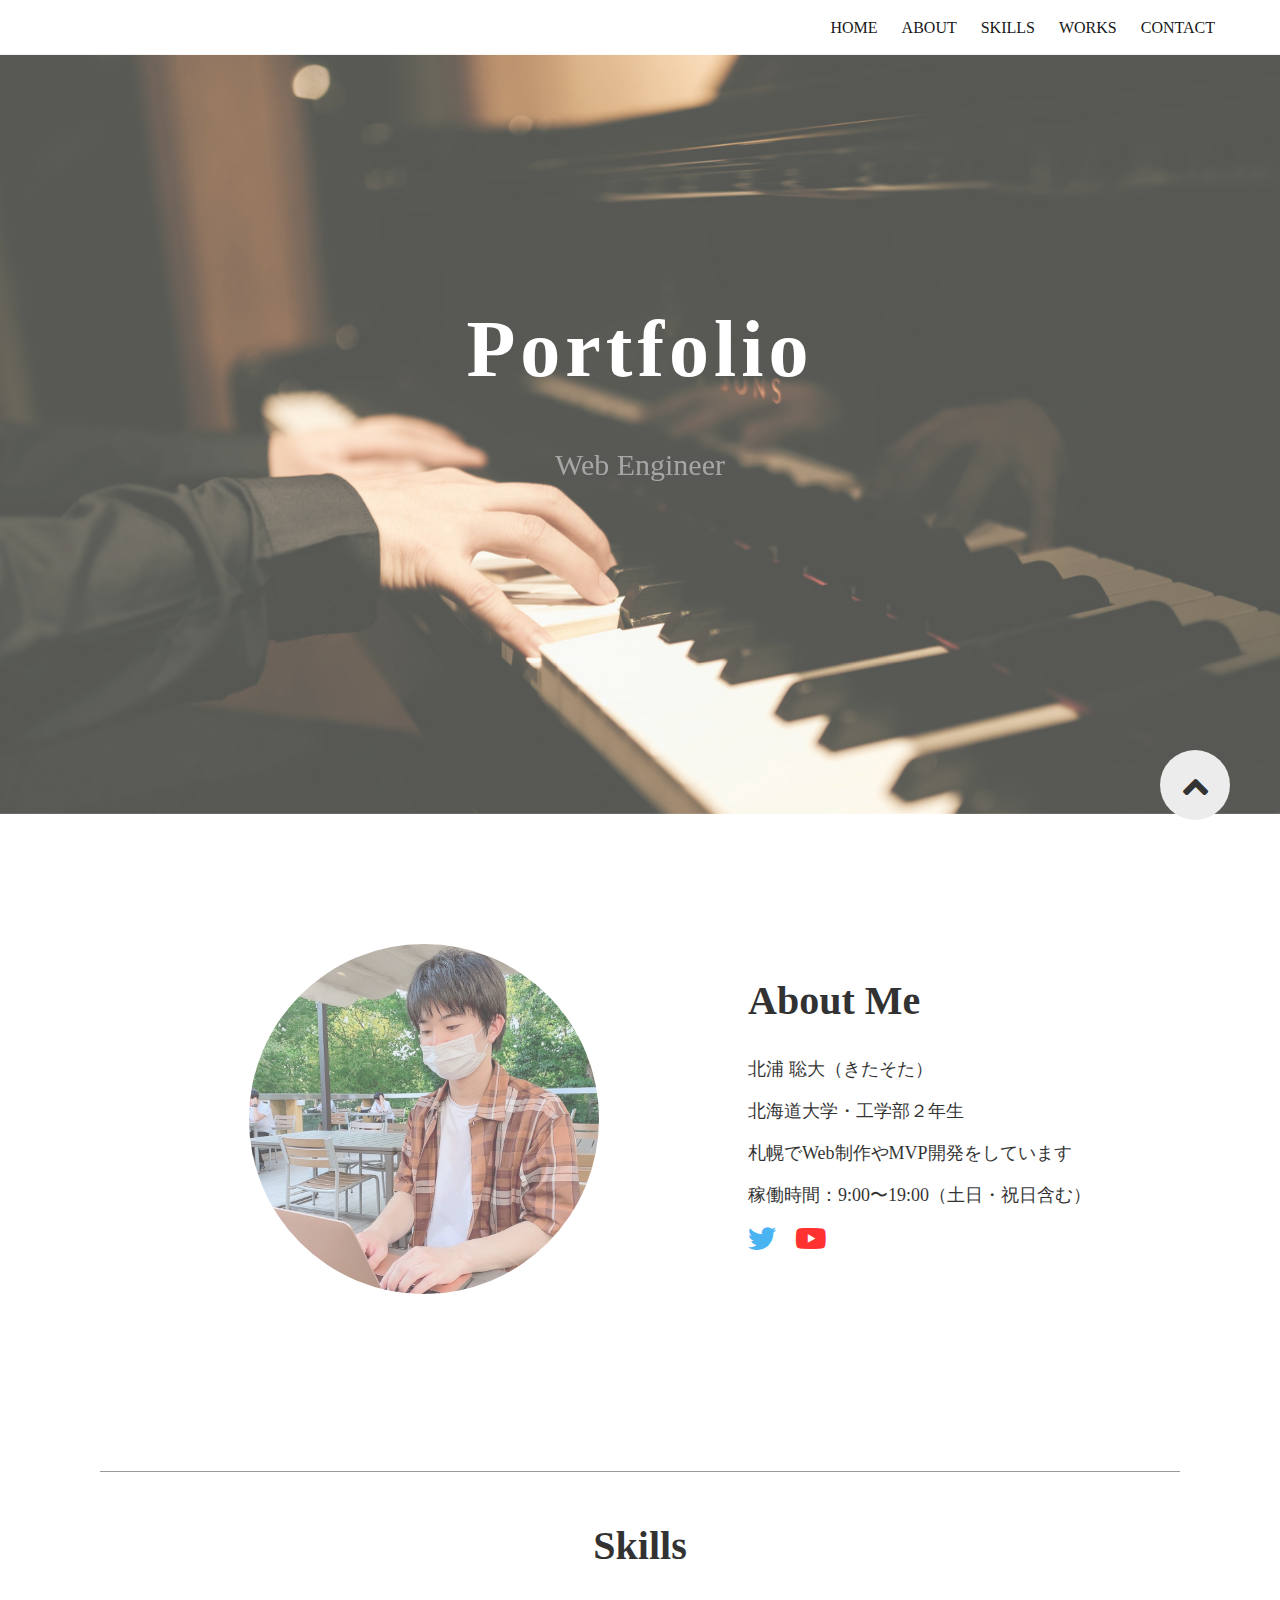
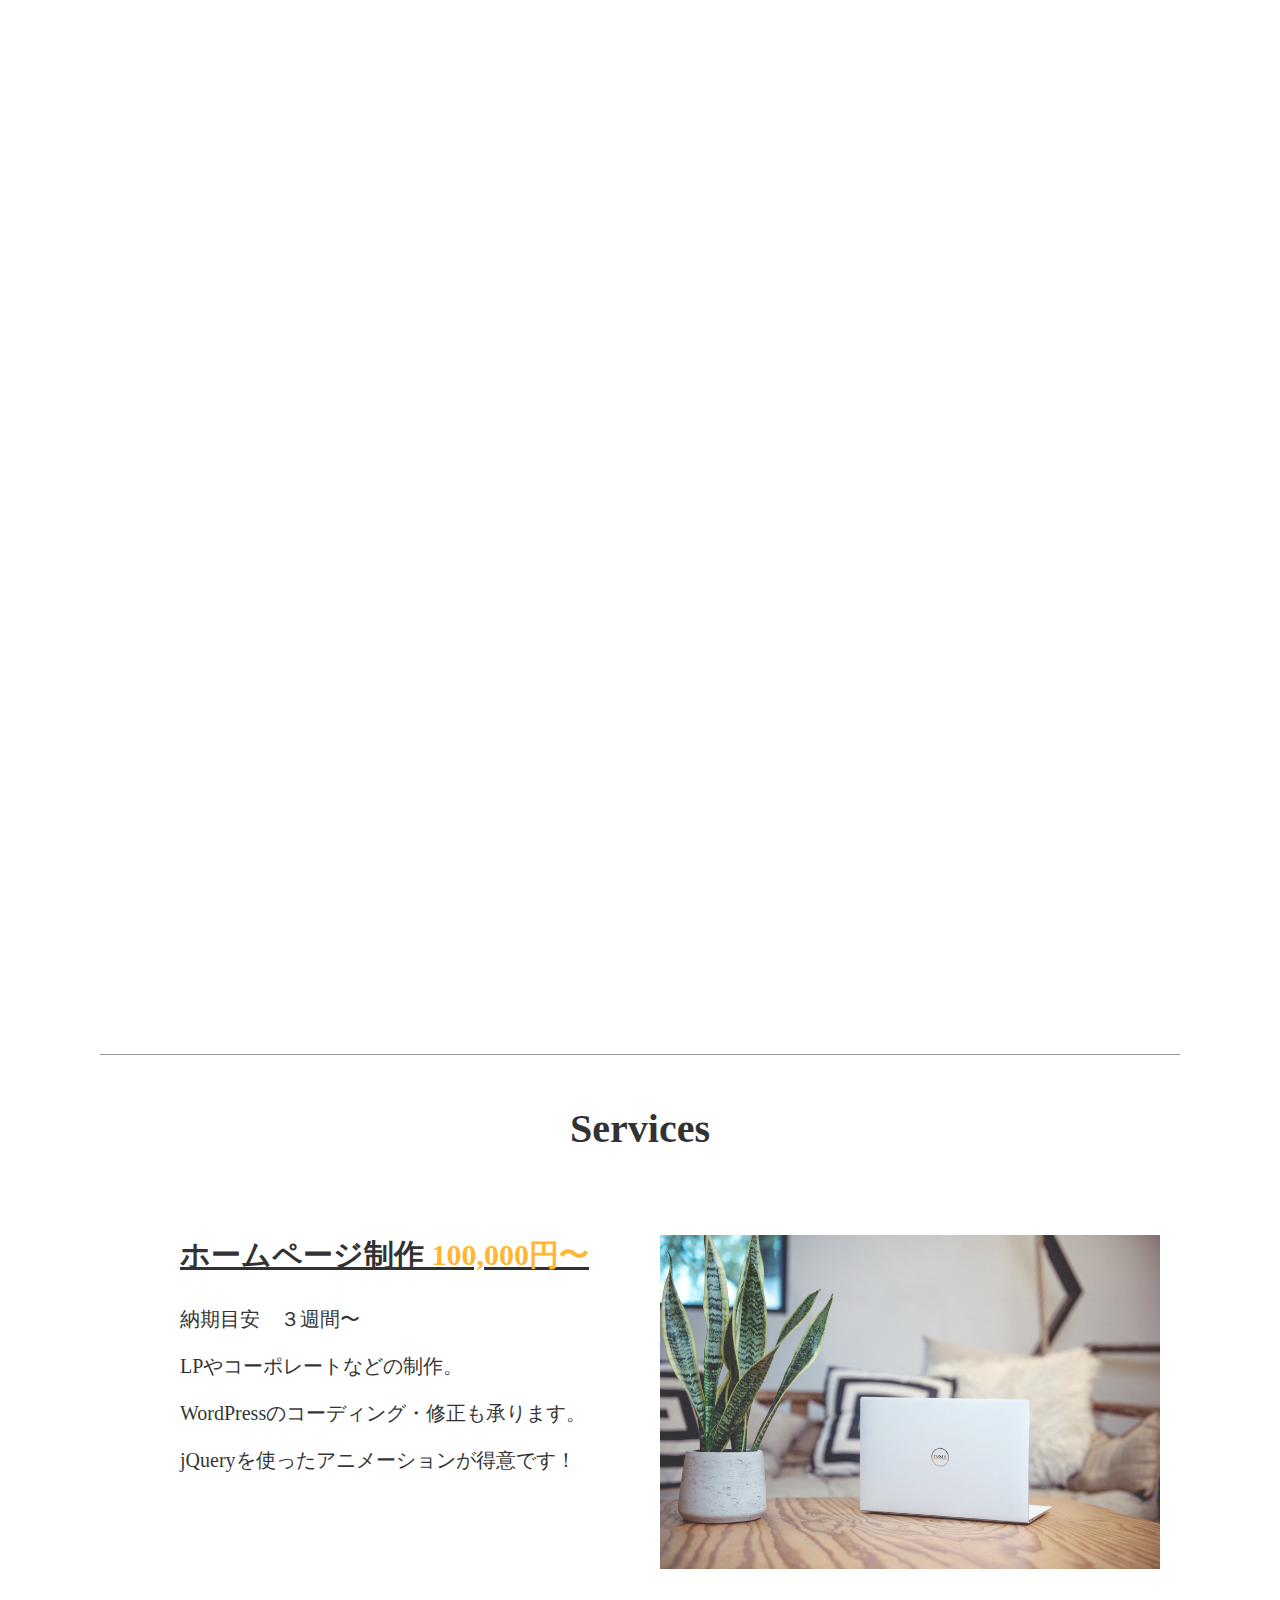
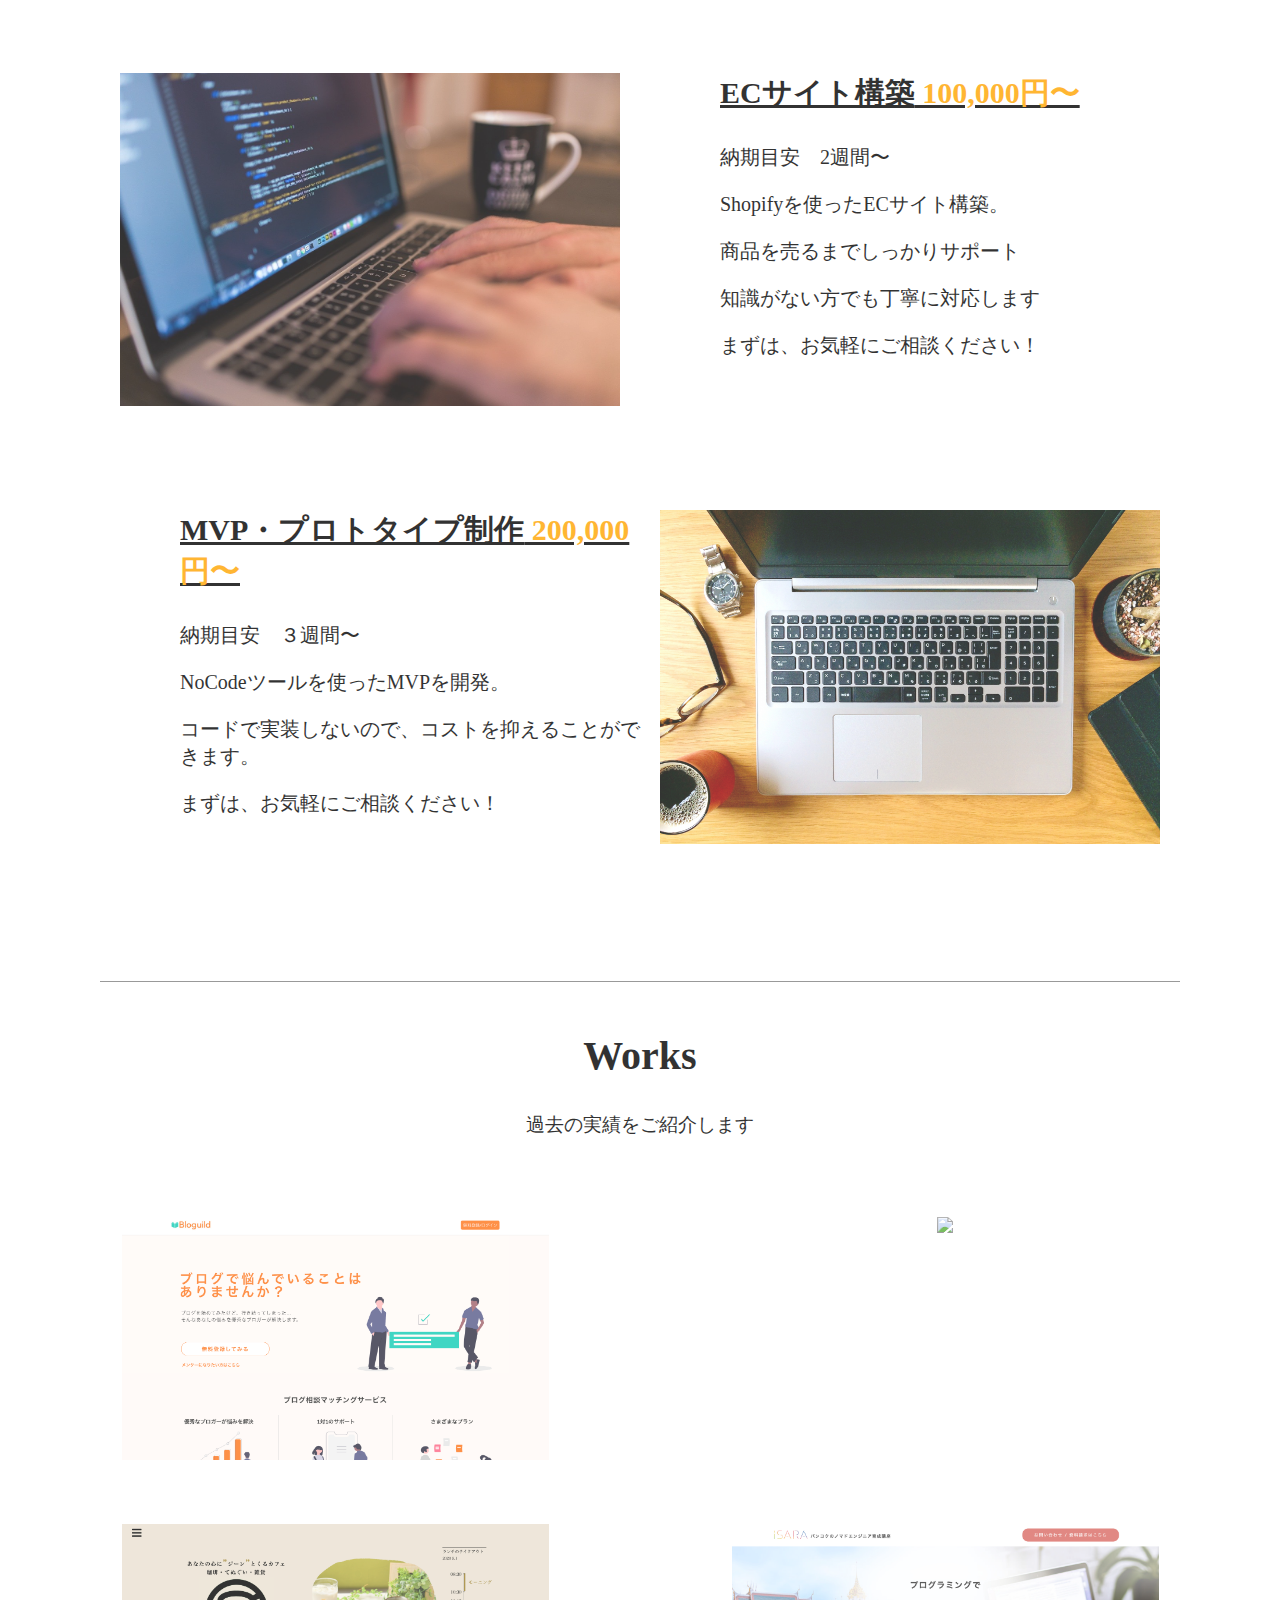
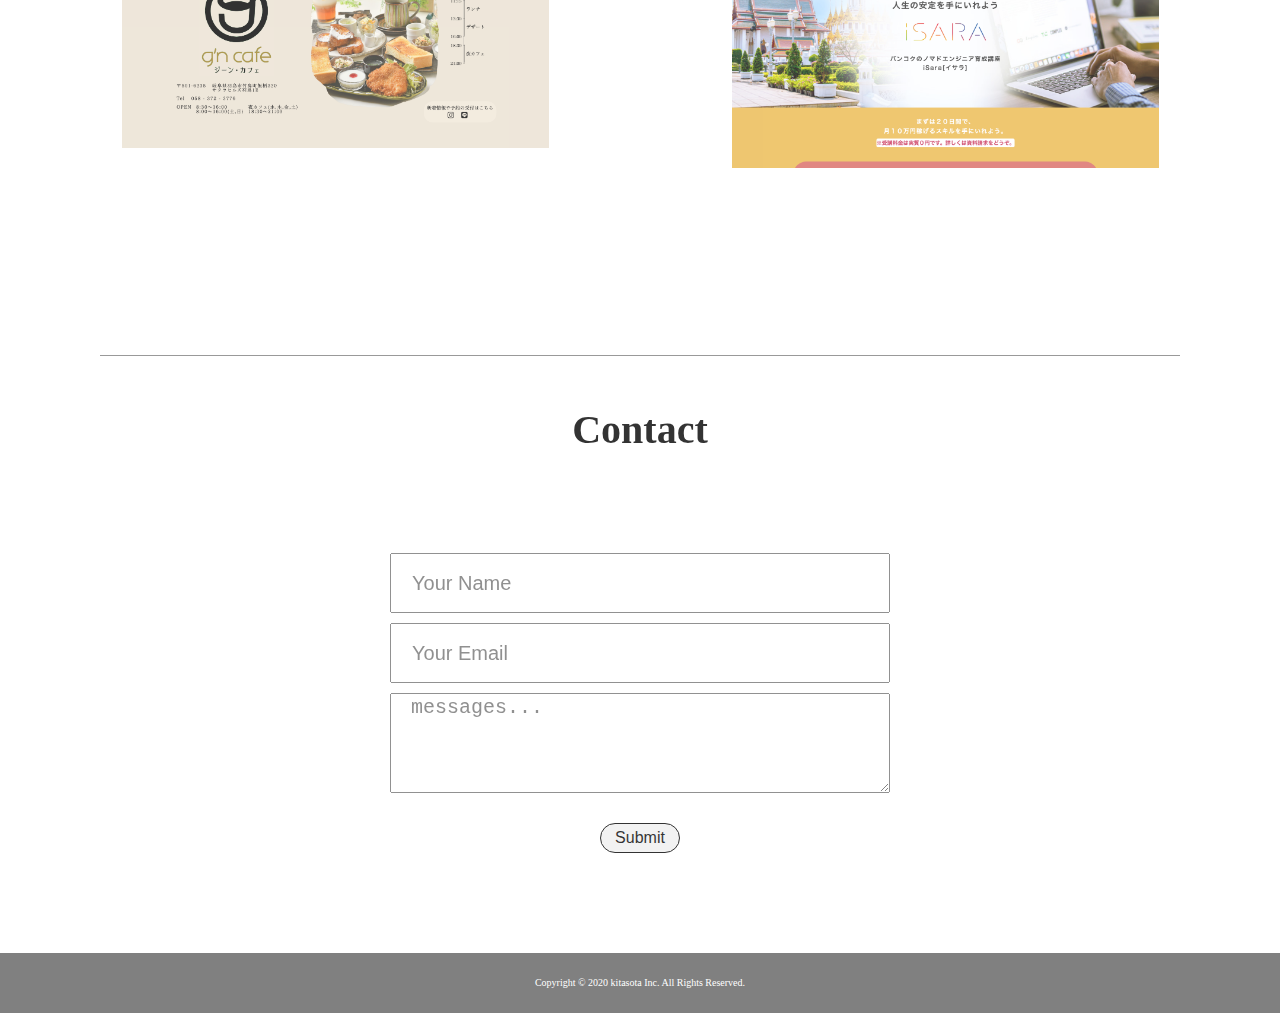
==== commit c556cff0: "version2.0" ====
--- a/index.html
+++ b/index.html
@@ -54,7 +54,7 @@
           <div class="about-right">
             <h2>About Me</h2>
             <p>北浦 聡大（きたそた）</p>
-            <p>北大２年生 </p>
+            <p>北海道大学・工学部２年生 </p>
             <p>札幌でWeb制作やMVP開発をしています</p>
             <P>
             </P>
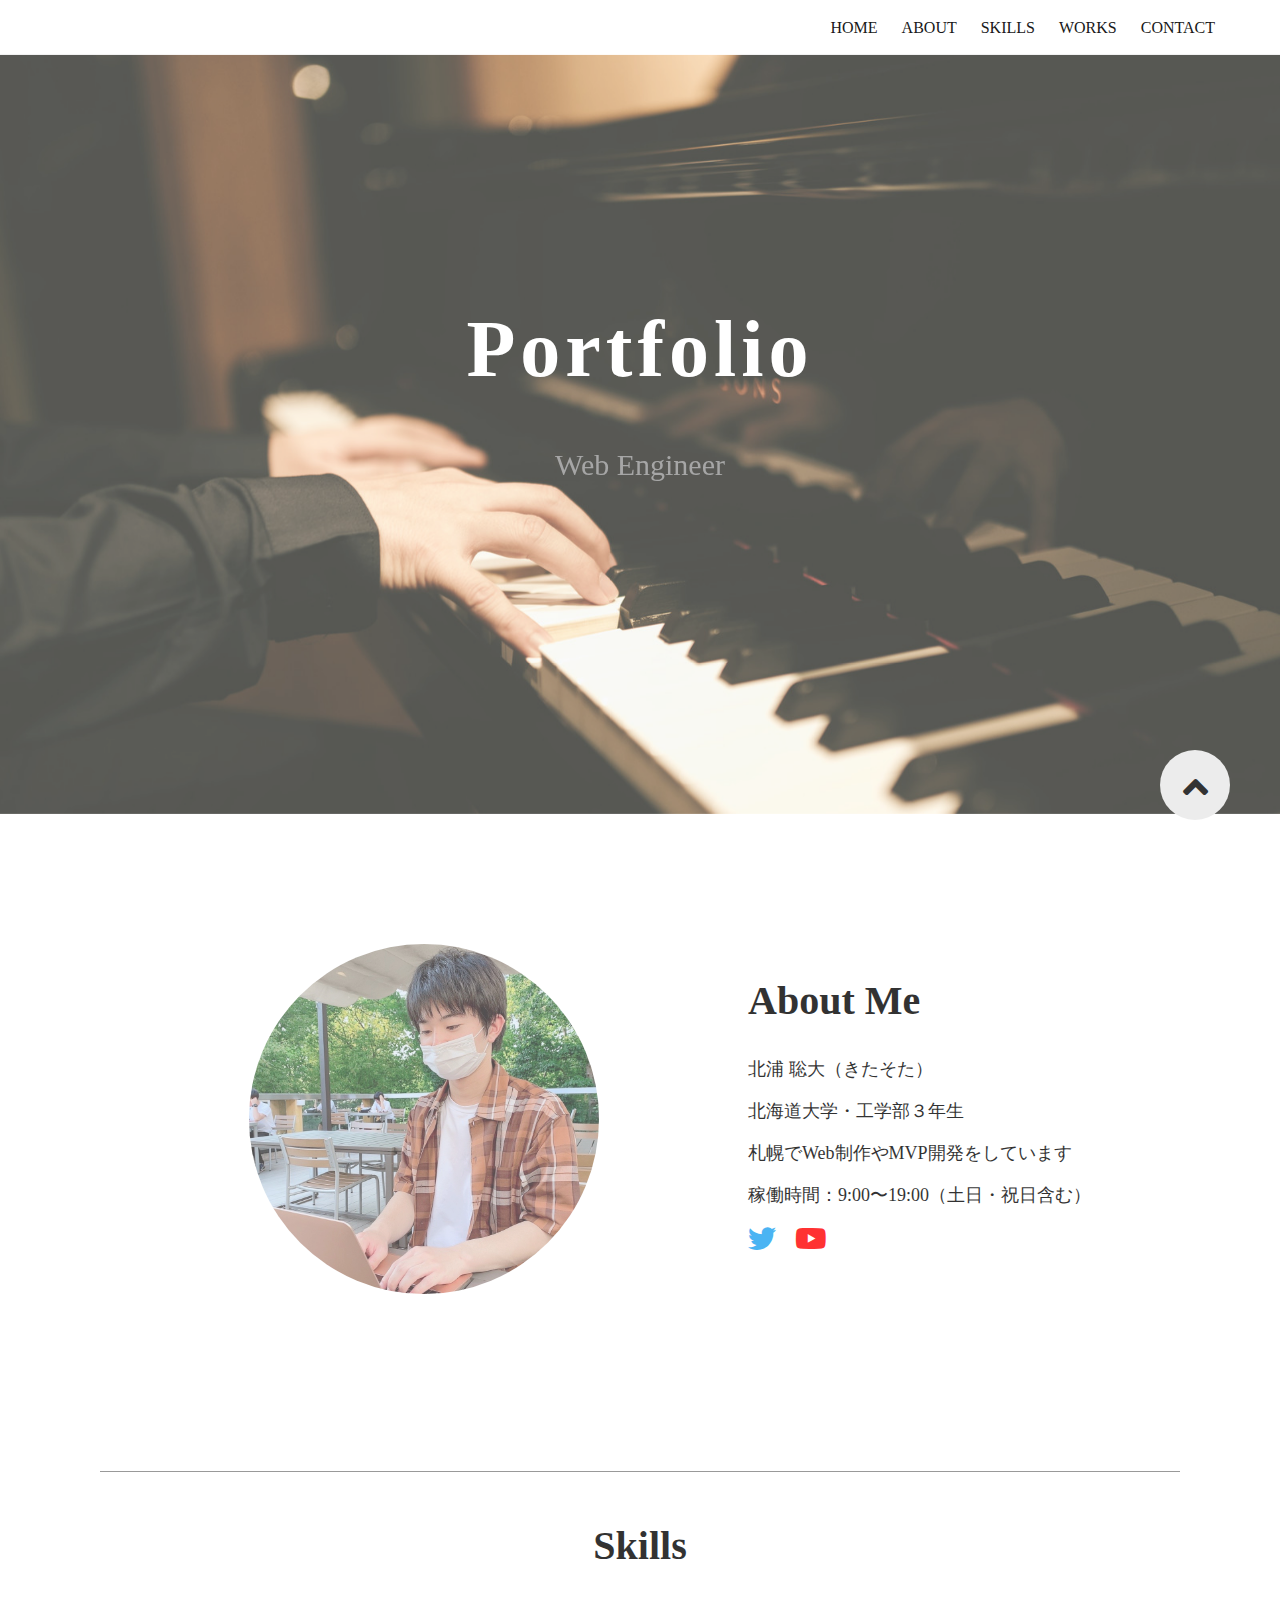
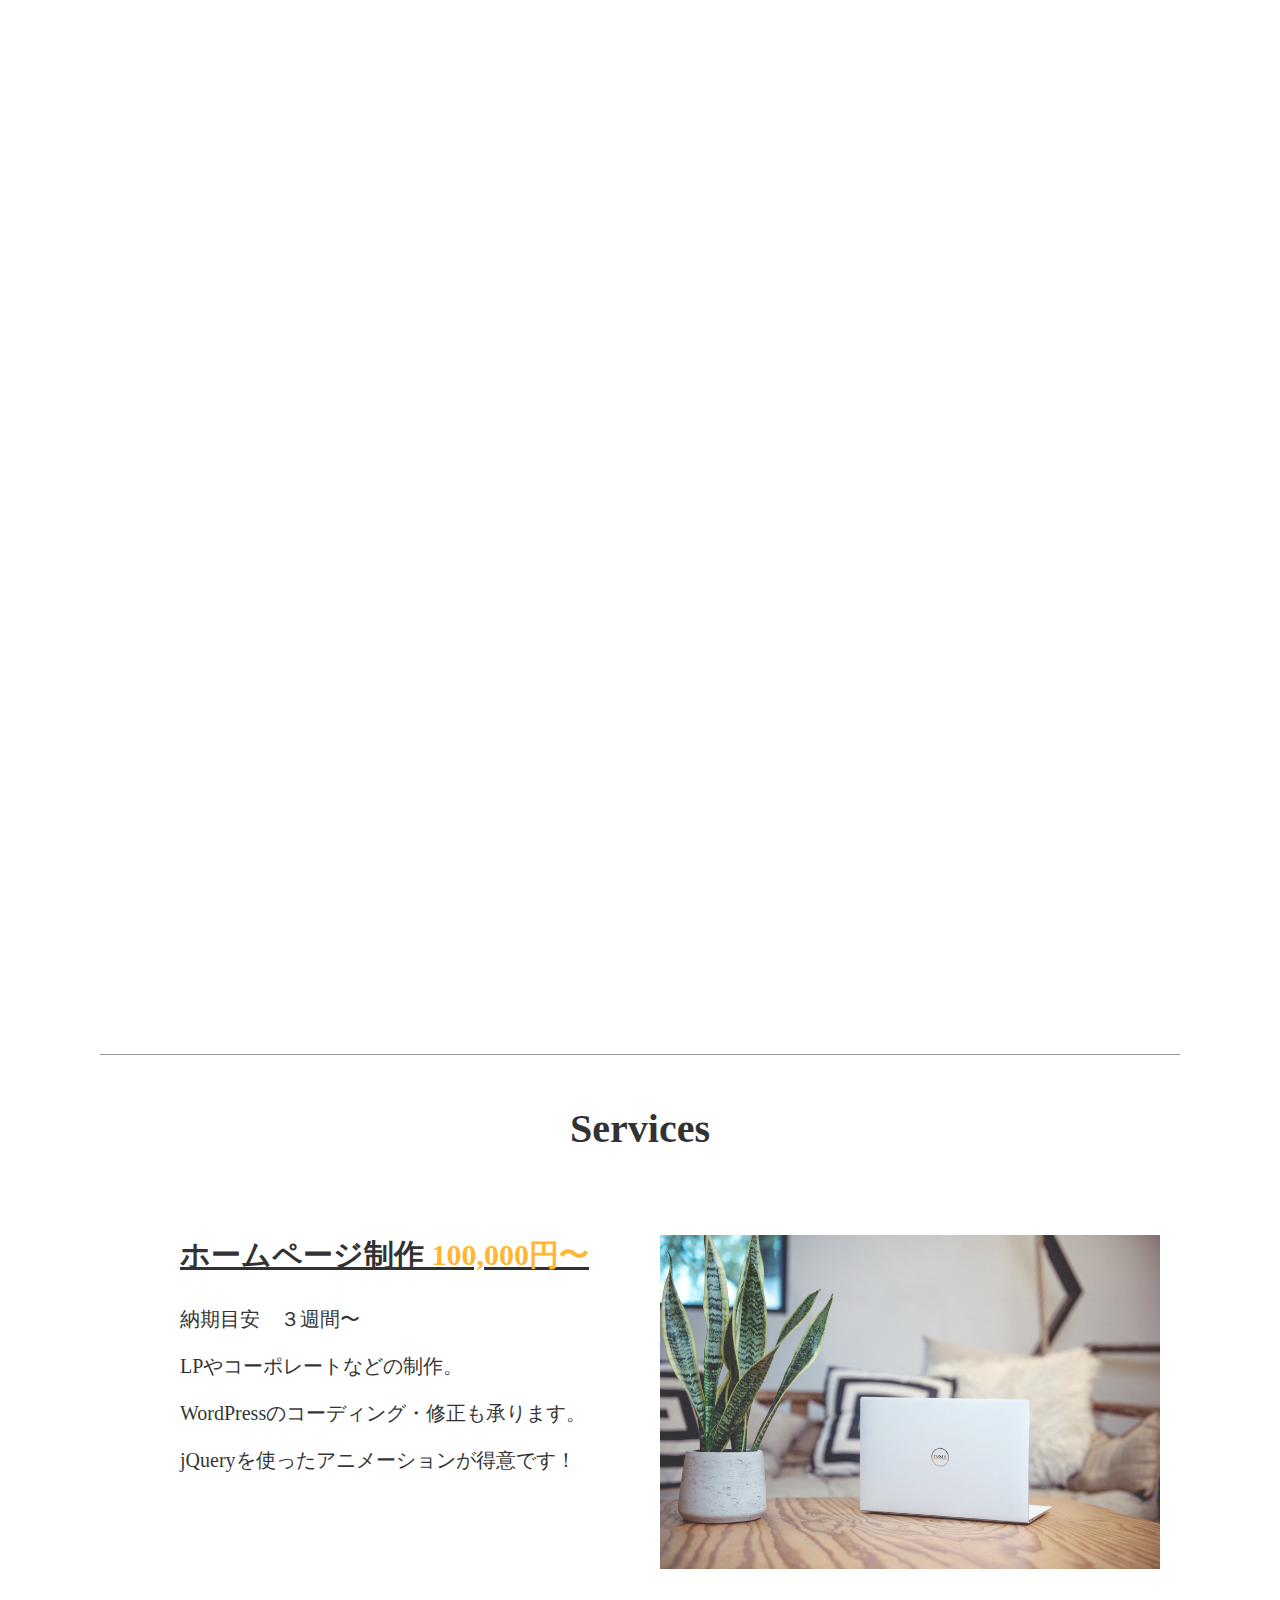
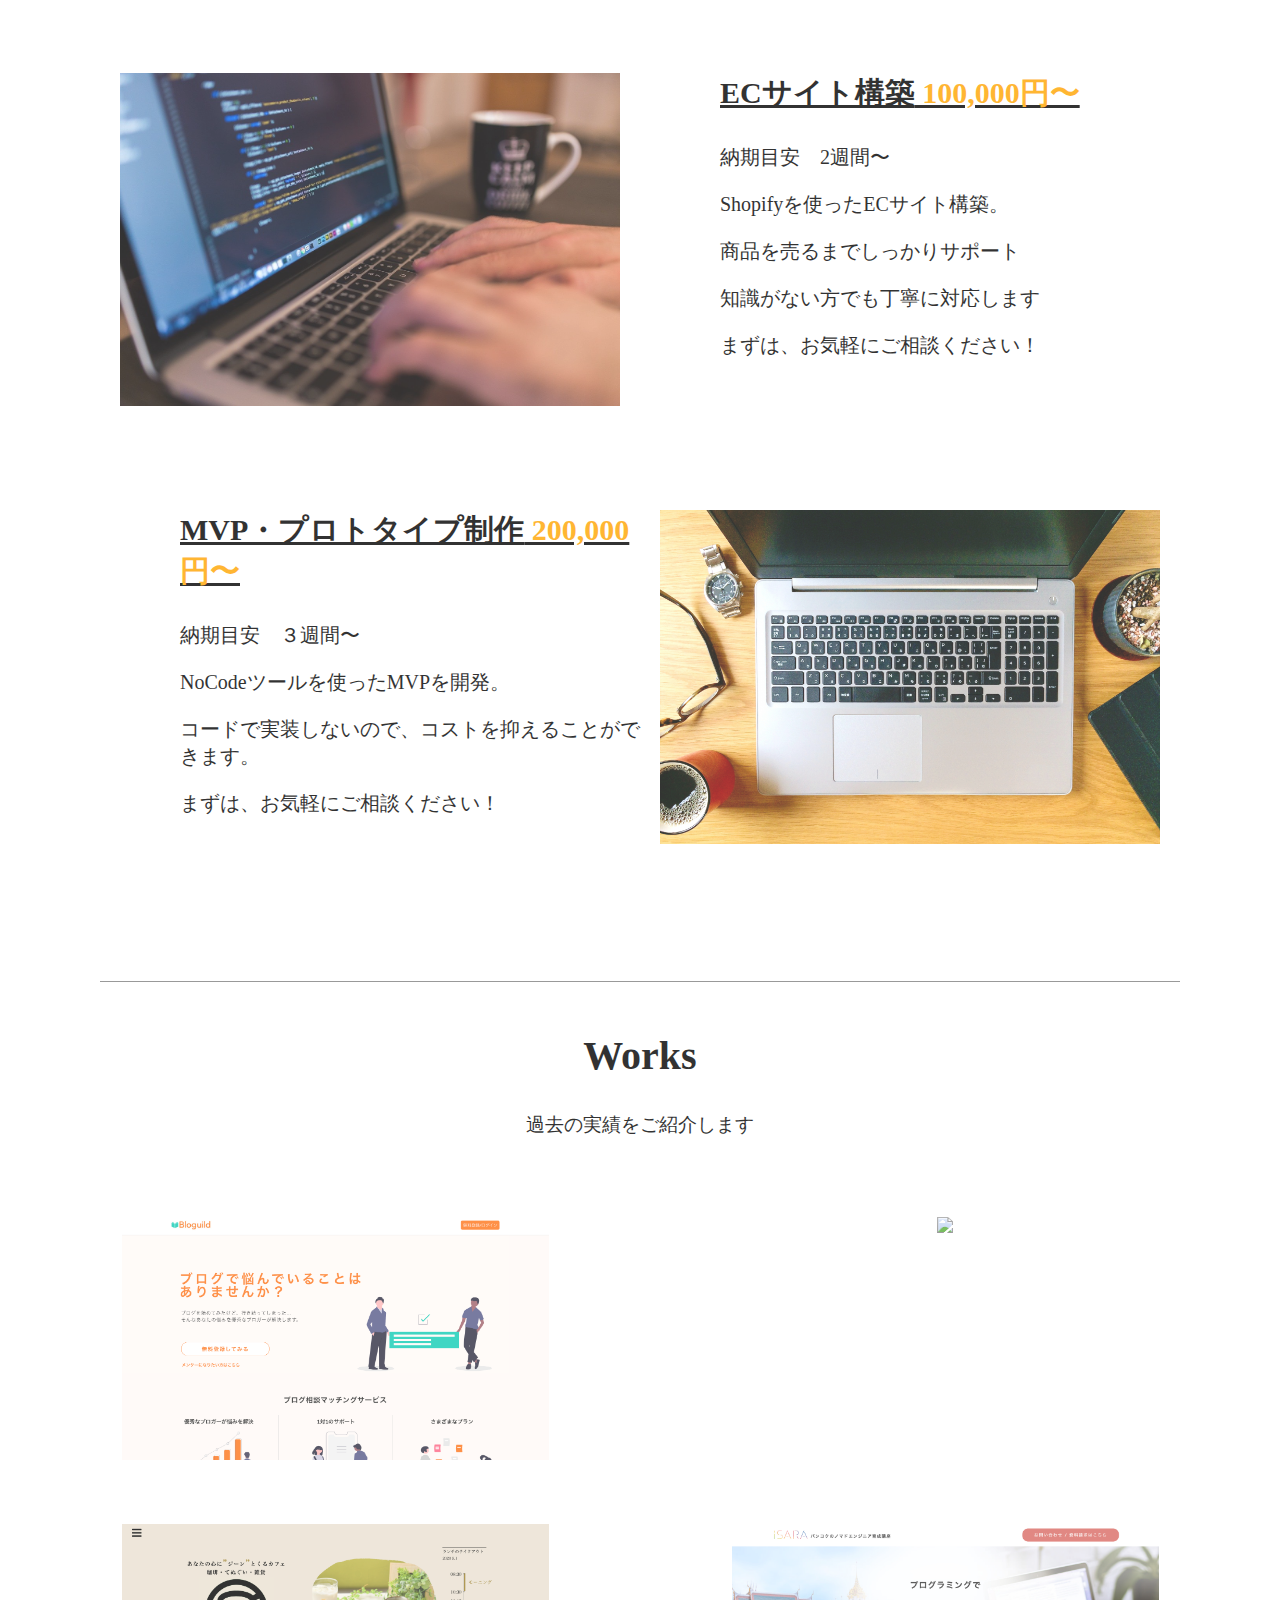
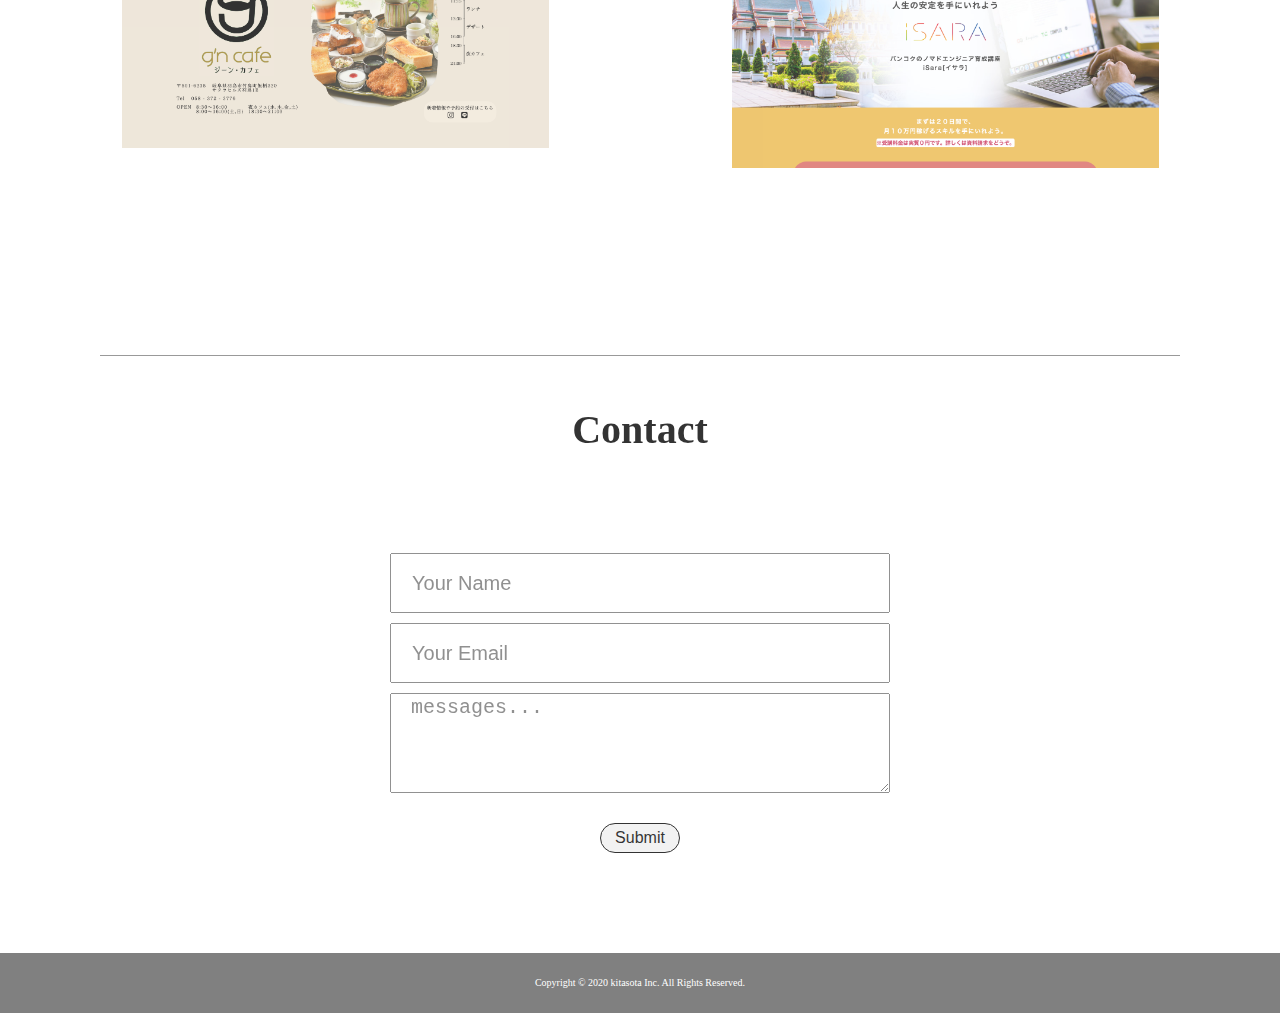
==== commit d3a9e28c: "version2.0" ====
--- a/index.html
+++ b/index.html
@@ -54,13 +54,13 @@
           <div class="about-right">
             <h2>About Me</h2>
             <p>北浦 聡大（きたそた）</p>
-            <p>北海道大学・工学部２年生 </p>
+            <p>北海道大学・工学部３年生 </p>
             <p>札幌でWeb制作やMVP開発をしています</p>
             <P>
             </P>
             <p>稼働時間：9:00〜19:00（土日・祝日含む）</p>
-            <a href="https://twitter.com/kitasota_"><i class="fab fa-twitter"></i></a>
-            <a href="https://www.youtube.com/channel/UC4zf9T8MET8G7hf-XJs2M3A"><i class="fab fa-youtube"></i> </a>
+            <a href="https://twitter.com/kitasota_"><i class="fab fa-twitter" target=”_blank”></i></a>
+            <a href="https://www.youtube.com/channel/UC4zf9T8MET8G7hf-XJs2M3A" target=”_blank”><i class="fab fa-youtube"></i> </a>
           </div>
         </div>
       </div>
@@ -77,7 +77,7 @@
             経験年数：１年〜
           </p>
           <p class="text-contents">
-            LP・コーポレートサイト制作できます
+            LP・コーポレートサイト制作
           </p>
         </div>
         <div class="skill">
@@ -86,7 +86,7 @@
             <img src="25462.png">
           </div>
           <p class="text-contents">経験年数：１年〜</p>
-          <p class="text-contents">レスポンシブ対応します</p>
+          <p class="text-contents">レスポンシブ対応</p>
         </div>
         <div class="skill">
           <div class="icon">
@@ -94,25 +94,25 @@
             <img src="jquery.png">
           </div>
           <p class="text-contents">経験年数：１年〜</p>
-          <p class="text-contents">アニメーションやスライドショーが得意です</p>
+          <p class="text-contents">アニメーションやスライドショーが得意</p>
         </div>
       </div>
       <div class="skills scroll-fade-row">
         <div class="skill">
           <div class="icon">
-            <p>Ruby on Rails</p>
-            <img src="rails.png">
+            <p>WordPress</p>
+            <img src="WordPress.png">
           </div>
           <p class="text-contents">経験年数：〜１年</p>
-          <p class="text-contents">Webシステム開発します</p>
-        </div>
-        <div class="skill">
-          <div class="icon">
-            <p>Bubble(No code)</p>
+          <p class="text-contents">WordPress構築・編集</p>
+        </div>
+        <div class="skill">
+          <div class="icon">
+            <p>Bubble(NoCode)</p>
             <img src="bubble.png">
           </div>
           <p class="text-contents">経験年数：〜１年</p>
-          <p class="text-contents">MVP開発やプロトタイプ制作します</p>
+          <p class="text-contents">MVP開発やプロトタイプ制作</p>
         </div>
         <div class="skill">
           <div class="icon">
@@ -120,7 +120,7 @@
             <img src="shopify.png">
           </div>
           <p class="text-contents">経験年数：〜１年</p>
-          <p class="text-contents">ECサイト制作します</p>
+          <p class="text-contents">ECサイト制作・構築代行</p>
         </div>
       </div> 
     </div>
@@ -181,37 +181,53 @@
       <p>過去の実績をご紹介します</p>
       <div class="works">
         <div class="work">
-          <a href="https://blogiderservice.bubbleapps.io/">
+          <a href="https://blogiderservice.bubbleapps.io/" target=”_blank”>
             <div class="fadein">
               <p class="mosha">Webサービス</p>
               <p class="theme">Bloguild</p>
+              <div class="sentences">
+                <p class="sentence">ブログで相談したい人と優秀なブロガーをつなげるブログ相談マッチングサービス。</p>
+                <p class="sentence">Bubbleを使ってサービスを開発し、収益化しました。（1月中旬に撤退）</p>
+              </div>
             </div>
             <img src="bloguild.png" width="300">
           </a>
         </div>
         <div class="work">
-          <a href="https://xn-djry4li0tl2r.myshopify.com/">
+          <a href="https://xn-djry4li0tl2r.myshopify.com/" target=”_blank”>
           <div class="fadein">
               <p class="mosha">ECサイト(shopify)</p>
               <p class="theme">Nice Bag</p>
+              <div class="sentences">
+                <p class="sentence">バッグ専門のアパレルブランドを想定したデモサイト。</p>
+                <p class="sentence">世界シェアNo.1のEC構築プラットフォームShopifyを使用しました。</p>
+              </div>
           </div>
           </a>
           <img src="nicebag.png" width="300">
         </div>
         <div class="work">
-          <a href="https://gncafe.net">
+          <a href="https://gncafe.net" target=”_blank”>
             <div class="fadein">
               <p class="mosha">ホームページ</p>
               <p class="theme">g'n cafe</p>
+              <div class="sentences">
+                <p class="sentence">岐阜にあるカフェ、"ジーンカフェ"のホームページ。</p>
+                <p class="sentence">フレームワークを使用せずに、コーディングで制作。トップのjQueryを使ったアニメーションにこだわりました。</p>
+              </div>
             </div>
             <img src="スクリーンショット 2020-09-01 17.04.34.png" width="300">
           </a>
         </div>
         <div class="work">
-          <a href="index2.html">
+          <a href="index2.html" target=”_blank”>
             <div class="fadein">
               <p class="mosha">模写コーディング</p>
               <p class="theme">ISARA</p>
+              <div class="sentences">
+                <p class="sentence">ISARAの模写サイト。</p>
+                <p class="sentence">本物サイトのデザインを見ながら、細かいところまでコーディングで表現することができました。</p>
+              </div>
             </div>
             <img src="スクリーンショット 2020-04-14 16.04.53.png">
           </a>
--- a/style.css
+++ b/style.css
@@ -338,6 +338,15 @@
   border-bottom:1px solid red;
 }
 
+.sentences{
+  text-align: left;
+  padding:15px;
+}
+
+.sentences .sentence{
+  font-size:15px;
+}
+
 .fadein p{
   color:white;
   font-size:20px;
--- a/responsive.css
+++ b/responsive.css
@@ -70,7 +70,7 @@
   }
 
   .works-wrapper p{
-    font-size:16px;
+    font-size:14px;
   }
 
   .form-wrapper h2{
@@ -217,7 +217,7 @@
   }
 
   .fadein p{
-    font-size:26px;
+    font-size:18px;
   }
 
   .form-wrapper{
@@ -307,6 +307,8 @@
 
 
 
+
+
   .form input,textarea{
     width:350px;
   }
@@ -317,6 +319,10 @@
     width:80%;
   }
 
+  .sentences{
+    display:none;
+  }
+
   .service-list{
     width:80%;
   }
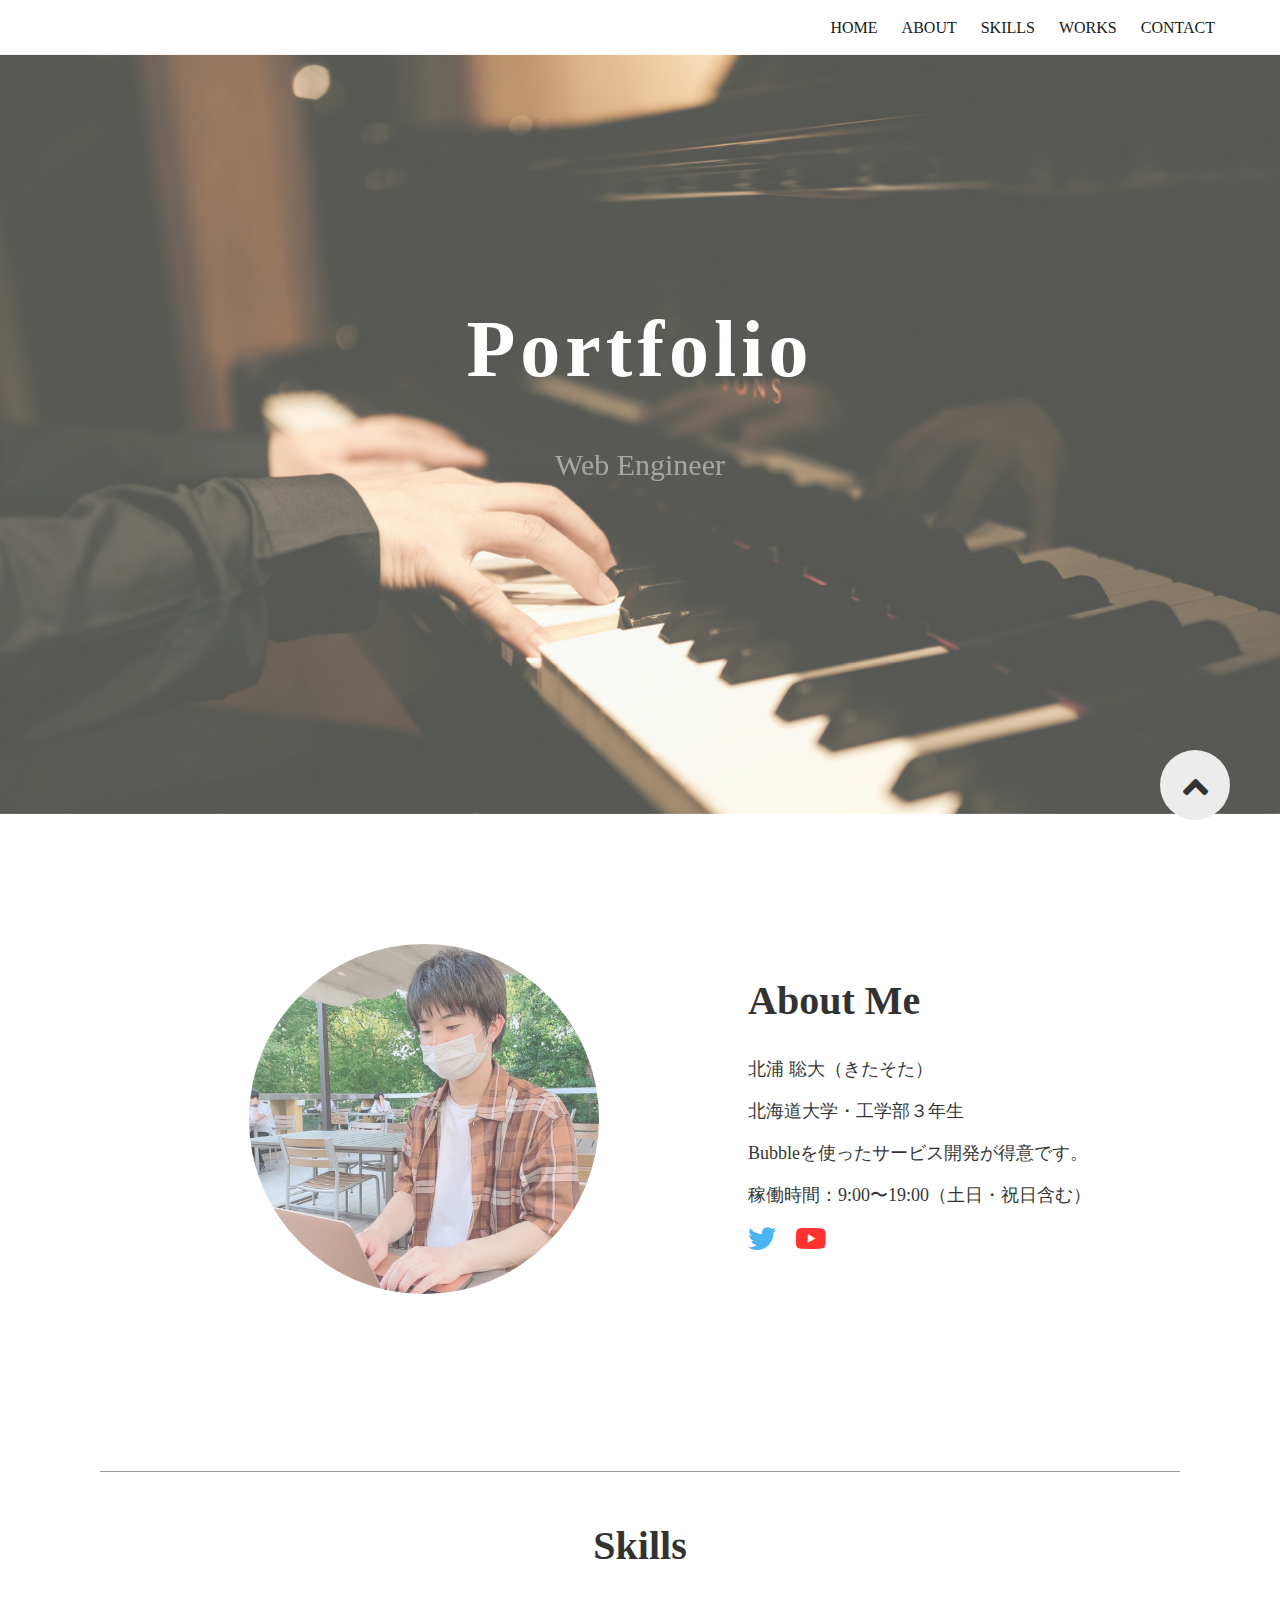
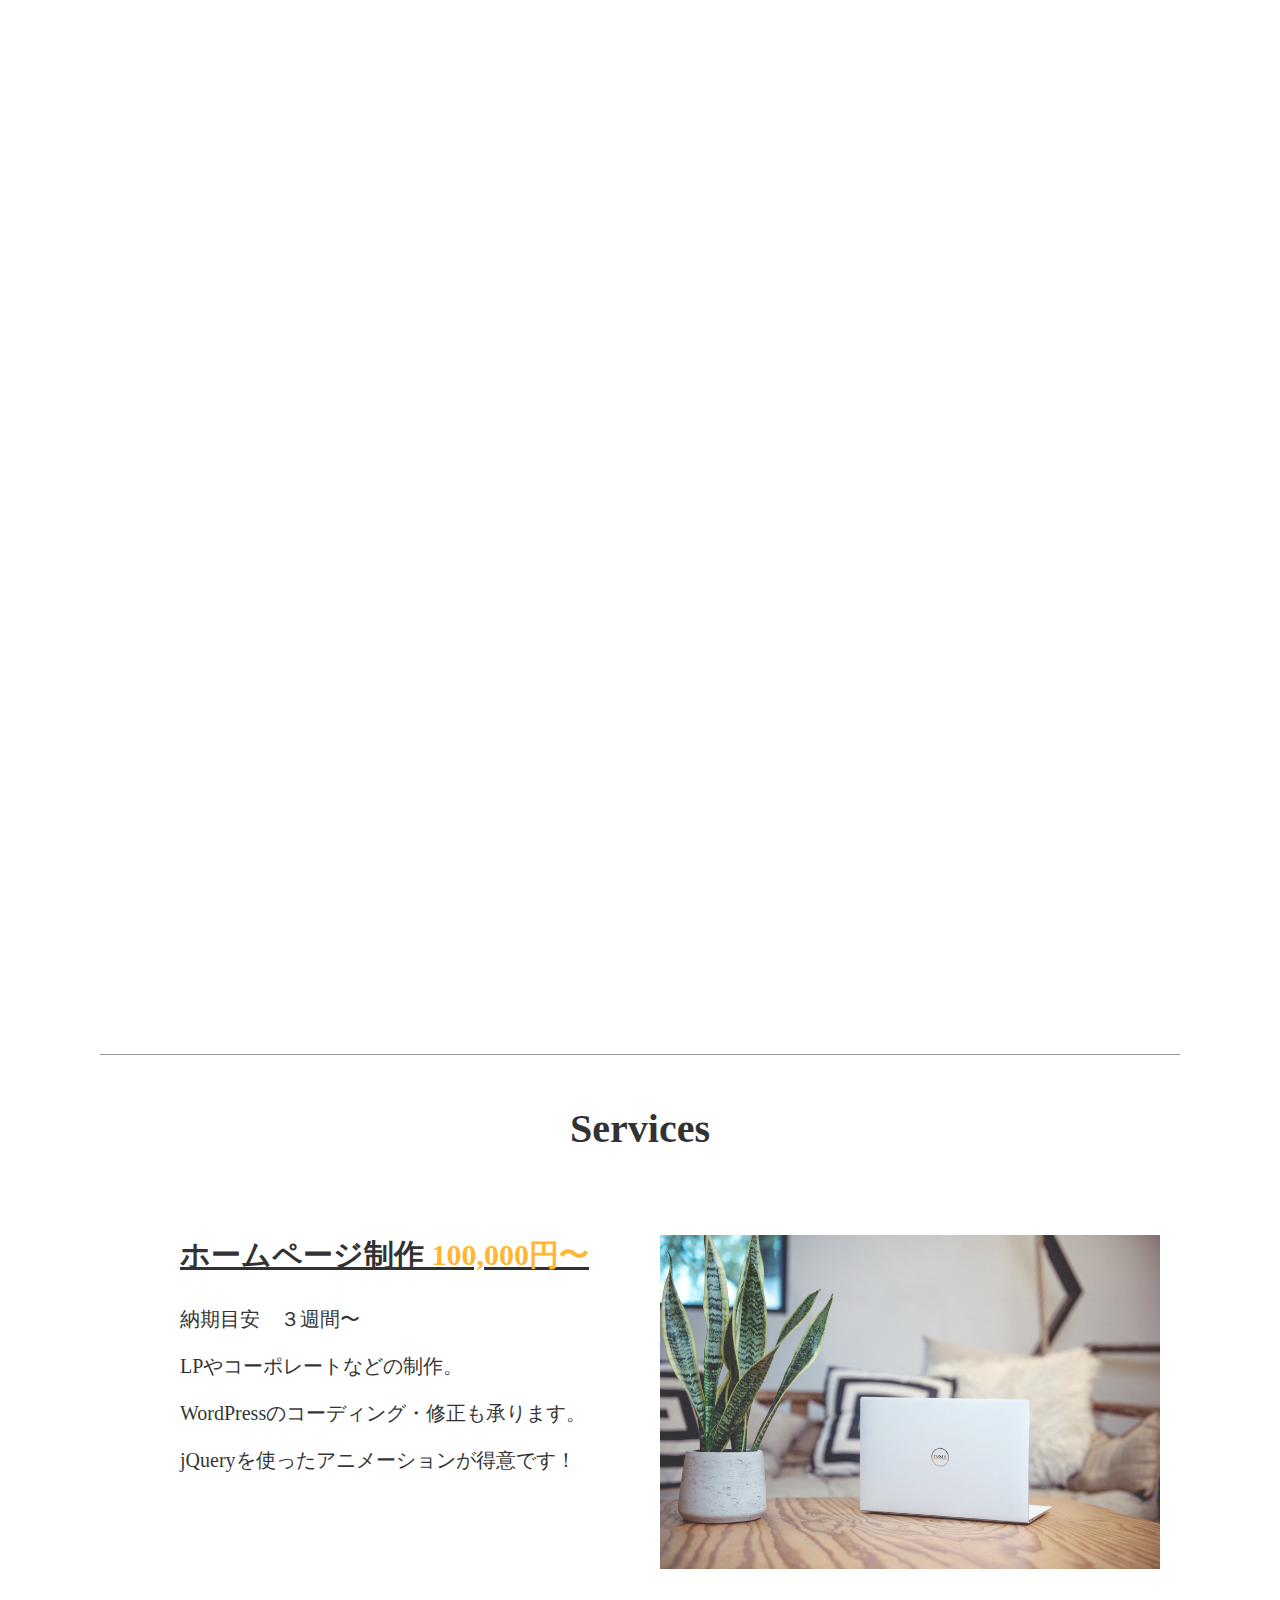
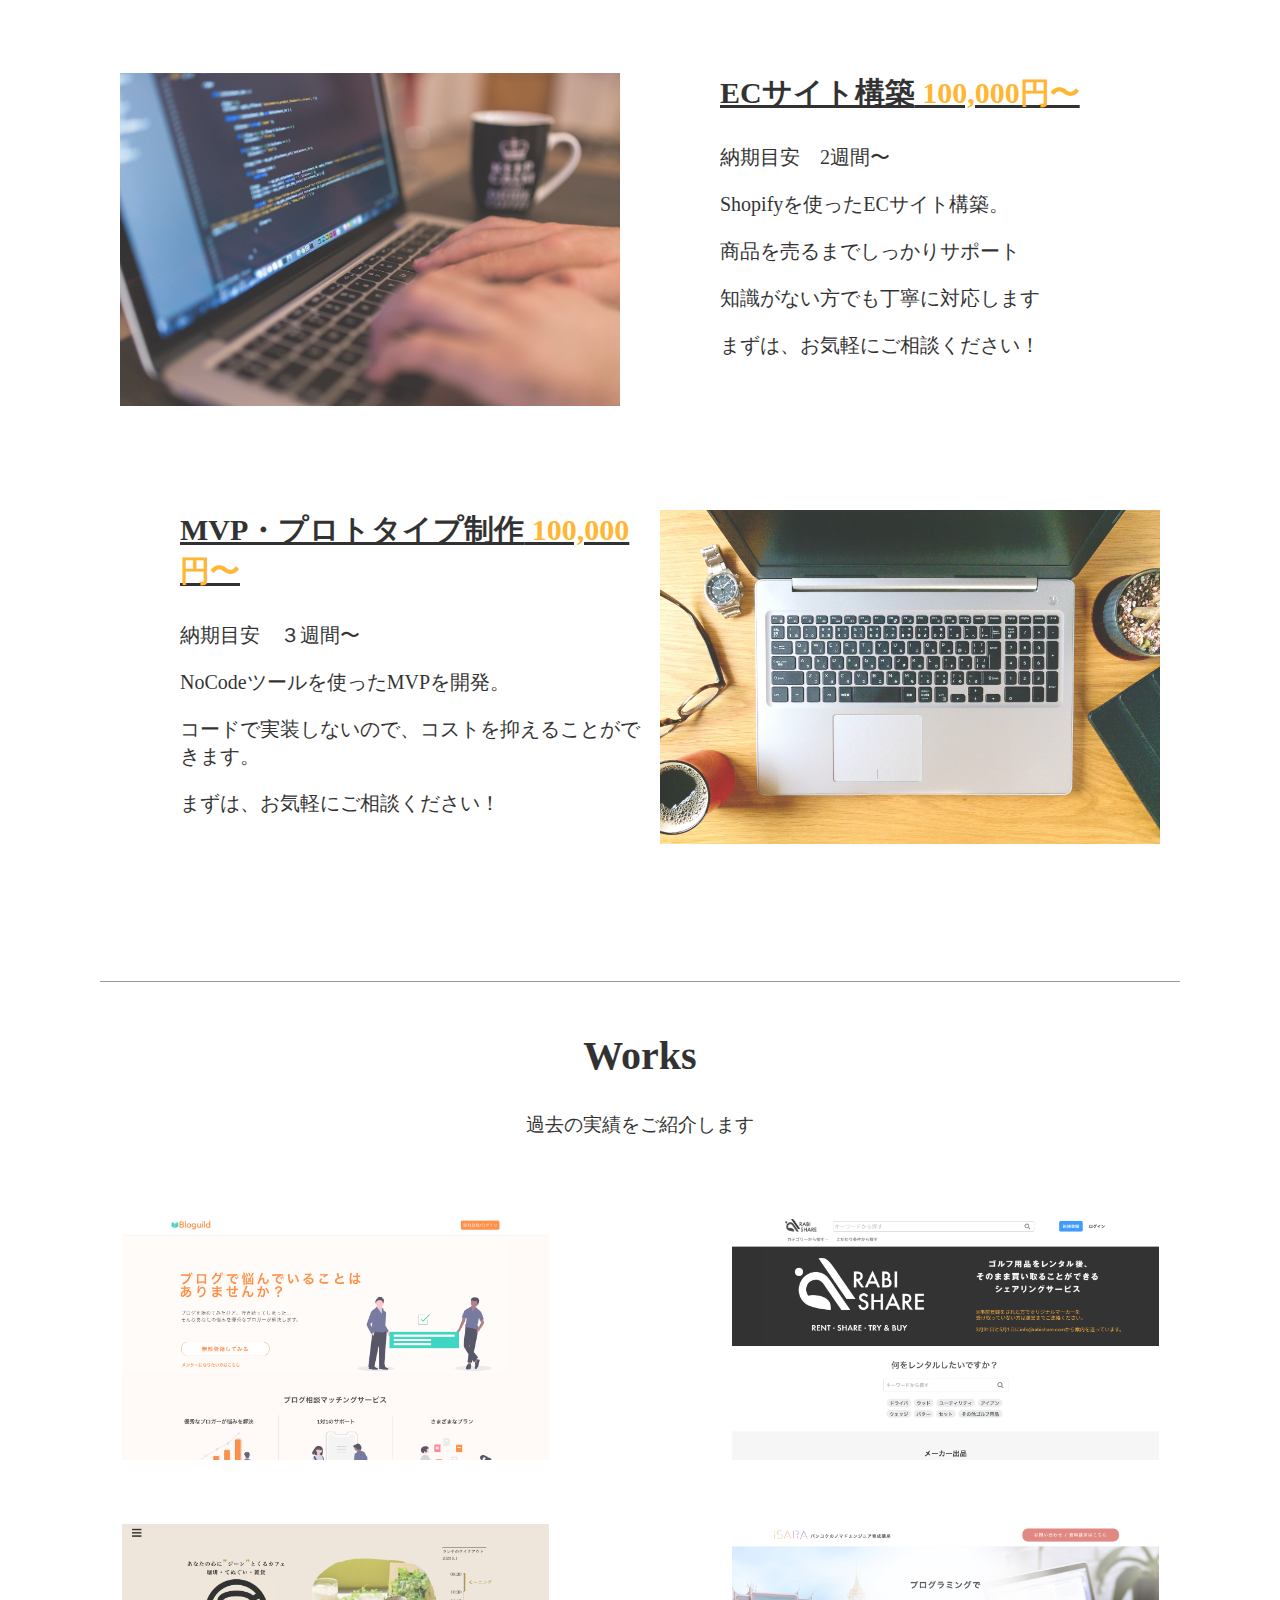
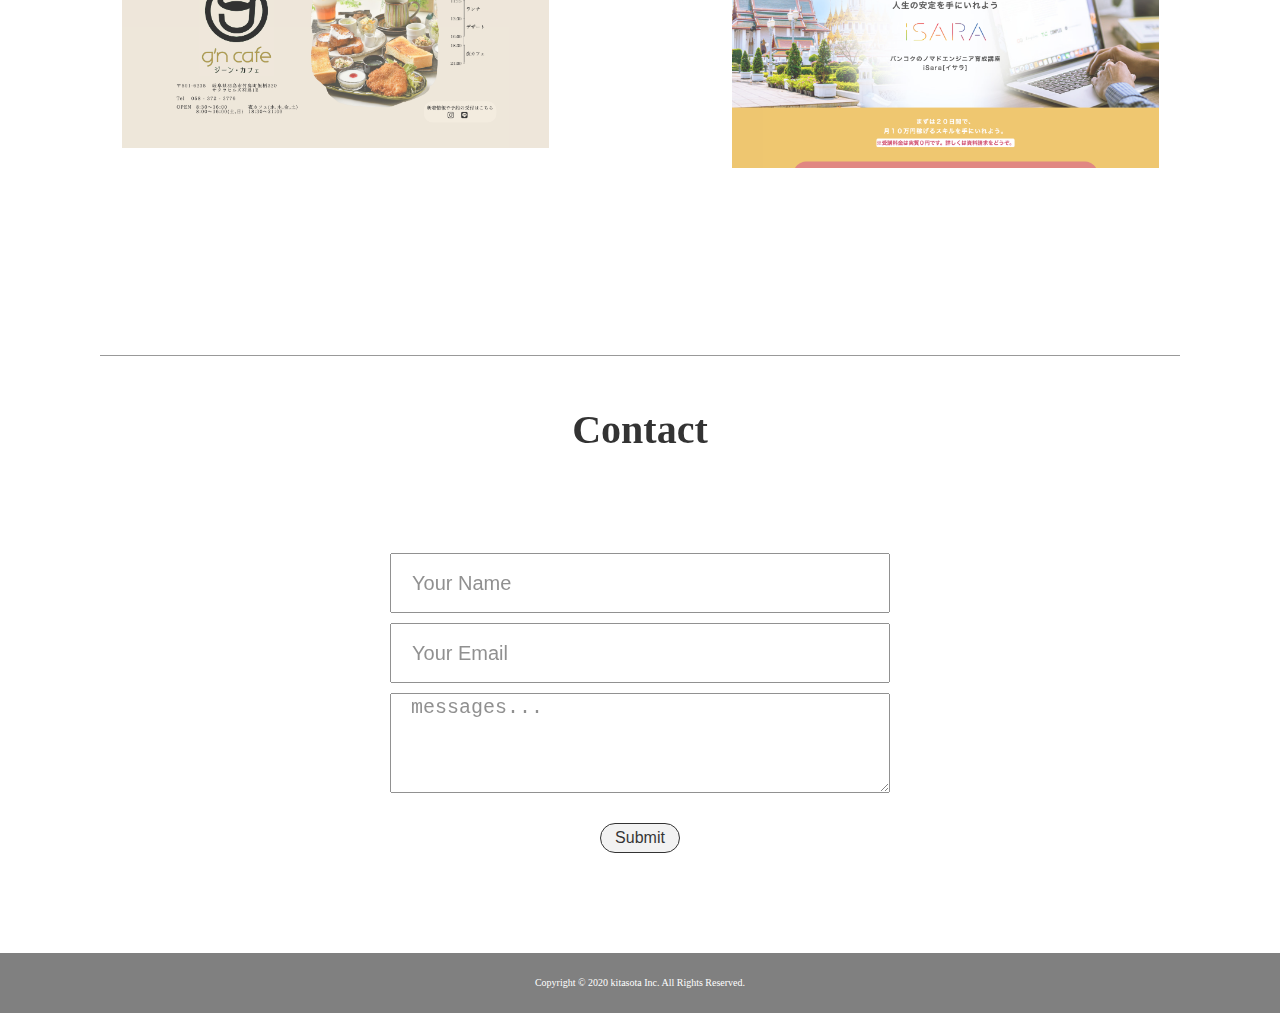
==== commit 8ce15b04: "rabishare" ====
--- a/index.html
+++ b/index.html
@@ -55,7 +55,7 @@
             <h2>About Me</h2>
             <p>北浦 聡大（きたそた）</p>
             <p>北海道大学・工学部３年生 </p>
-            <p>札幌でWeb制作やMVP開発をしています</p>
+            <p>Bubbleを使ったサービス開発が得意です。</p>
             <P>
             </P>
             <p>稼働時間：9:00〜19:00（土日・祝日含む）</p>
@@ -162,7 +162,7 @@
       <div class="service reverse_line">
         <div class="service-contents">
           <div class="service-heading">
-            <h3>MVP・プロトタイプ制作<span class="pink"> 200,000円〜</span></h3>
+            <h3>MVP・プロトタイプ制作<span class="pink"> 100,000円〜</span></h3>
           </div>
           <div class="service-list">
             <p>納期目安　３週間〜</p>
@@ -194,17 +194,17 @@
           </a>
         </div>
         <div class="work">
-          <a href="https://xn-djry4li0tl2r.myshopify.com/" target=”_blank”>
+          <a href="https://rabishare.com/top" target=”_blank”>
           <div class="fadein">
-              <p class="mosha">ECサイト(shopify)</p>
-              <p class="theme">Nice Bag</p>
-              <div class="sentences">
-                <p class="sentence">バッグ専門のアパレルブランドを想定したデモサイト。</p>
-                <p class="sentence">世界シェアNo.1のEC構築プラットフォームShopifyを使用しました。</p>
-              </div>
-          </div>
-          </a>
-          <img src="nicebag.png" width="300">
+              <p class="mosha">Webサービス</p>
+              <p class="theme">RABISHARE</p>
+              <div class="sentences">
+                <p class="sentence">ゴルフ用品のシェアリングサービス。</p>
+                <p class="sentence">トップのUIデザインと検索フローを担当しました。</p>
+              </div>
+          </div>
+          </a>
+          <img src="RABISHARE.png" width="300">
         </div>
         <div class="work">
           <a href="https://gncafe.net" target=”_blank”>
